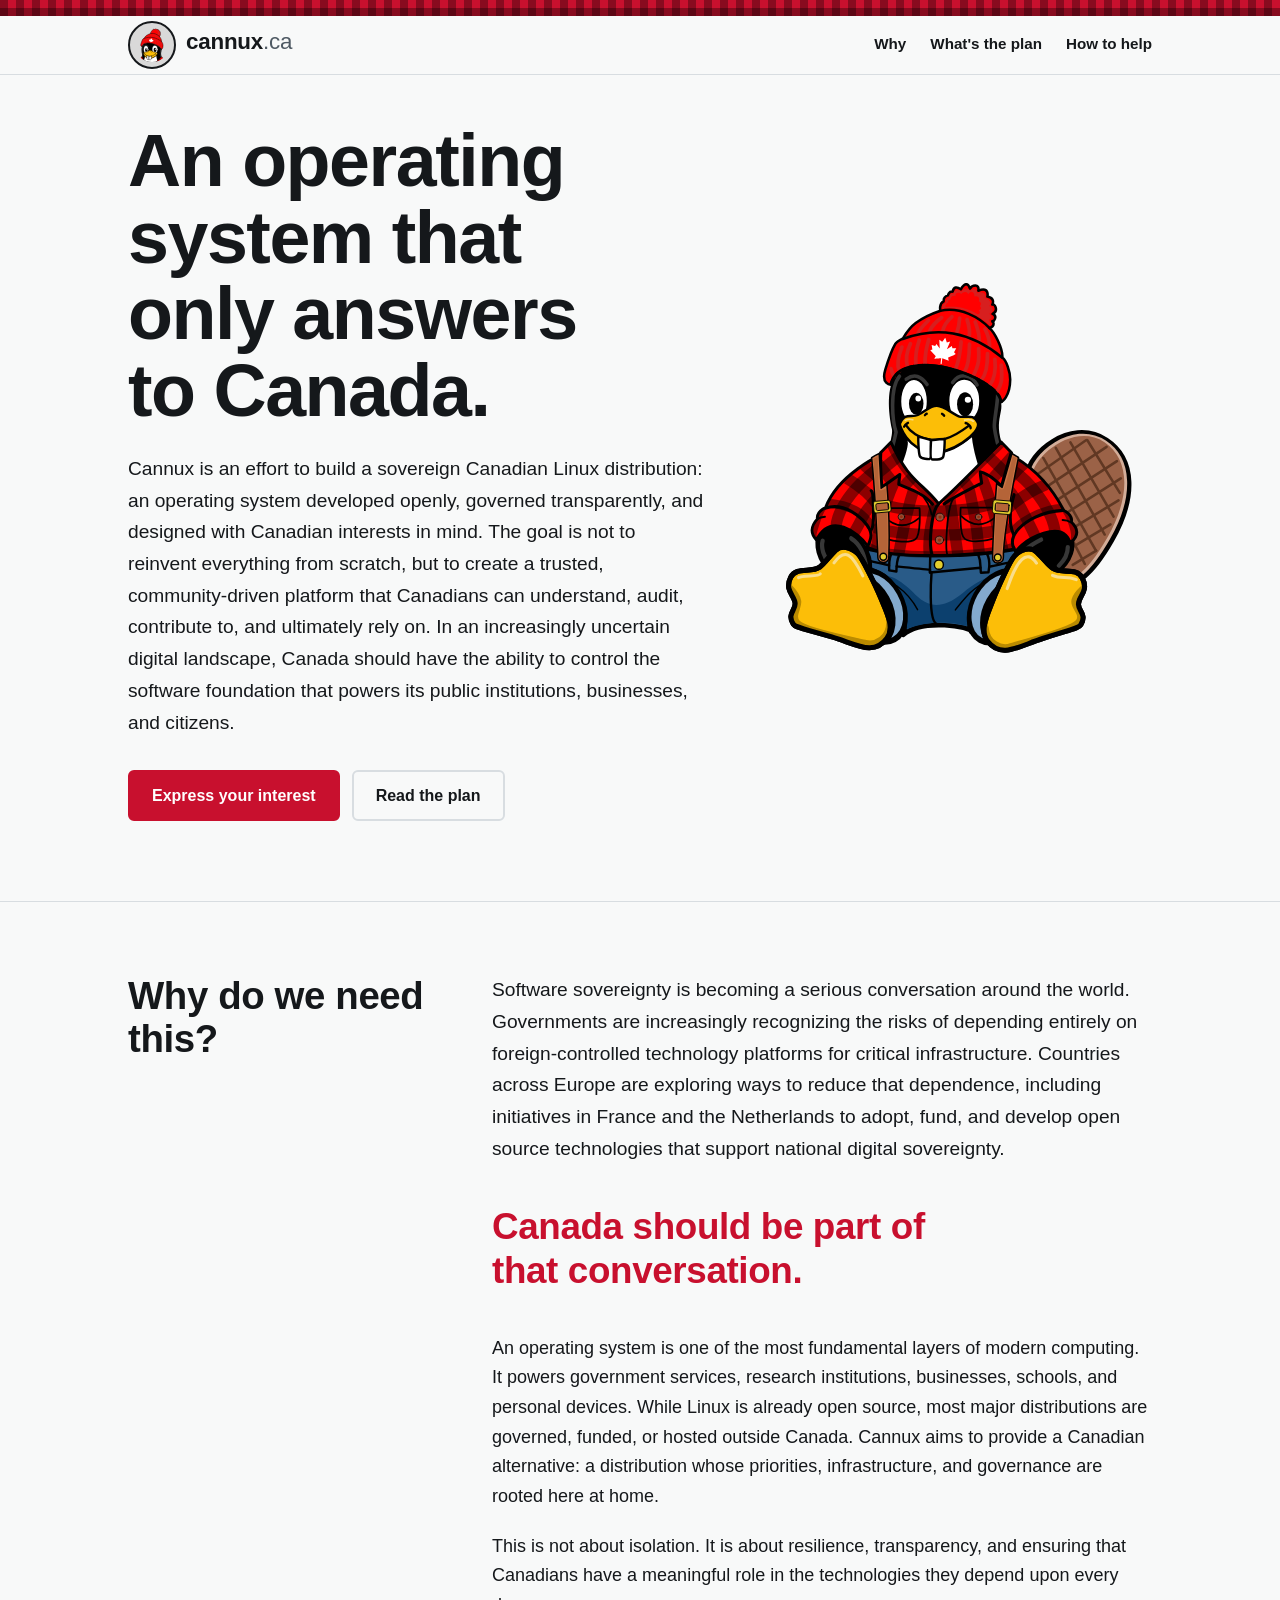
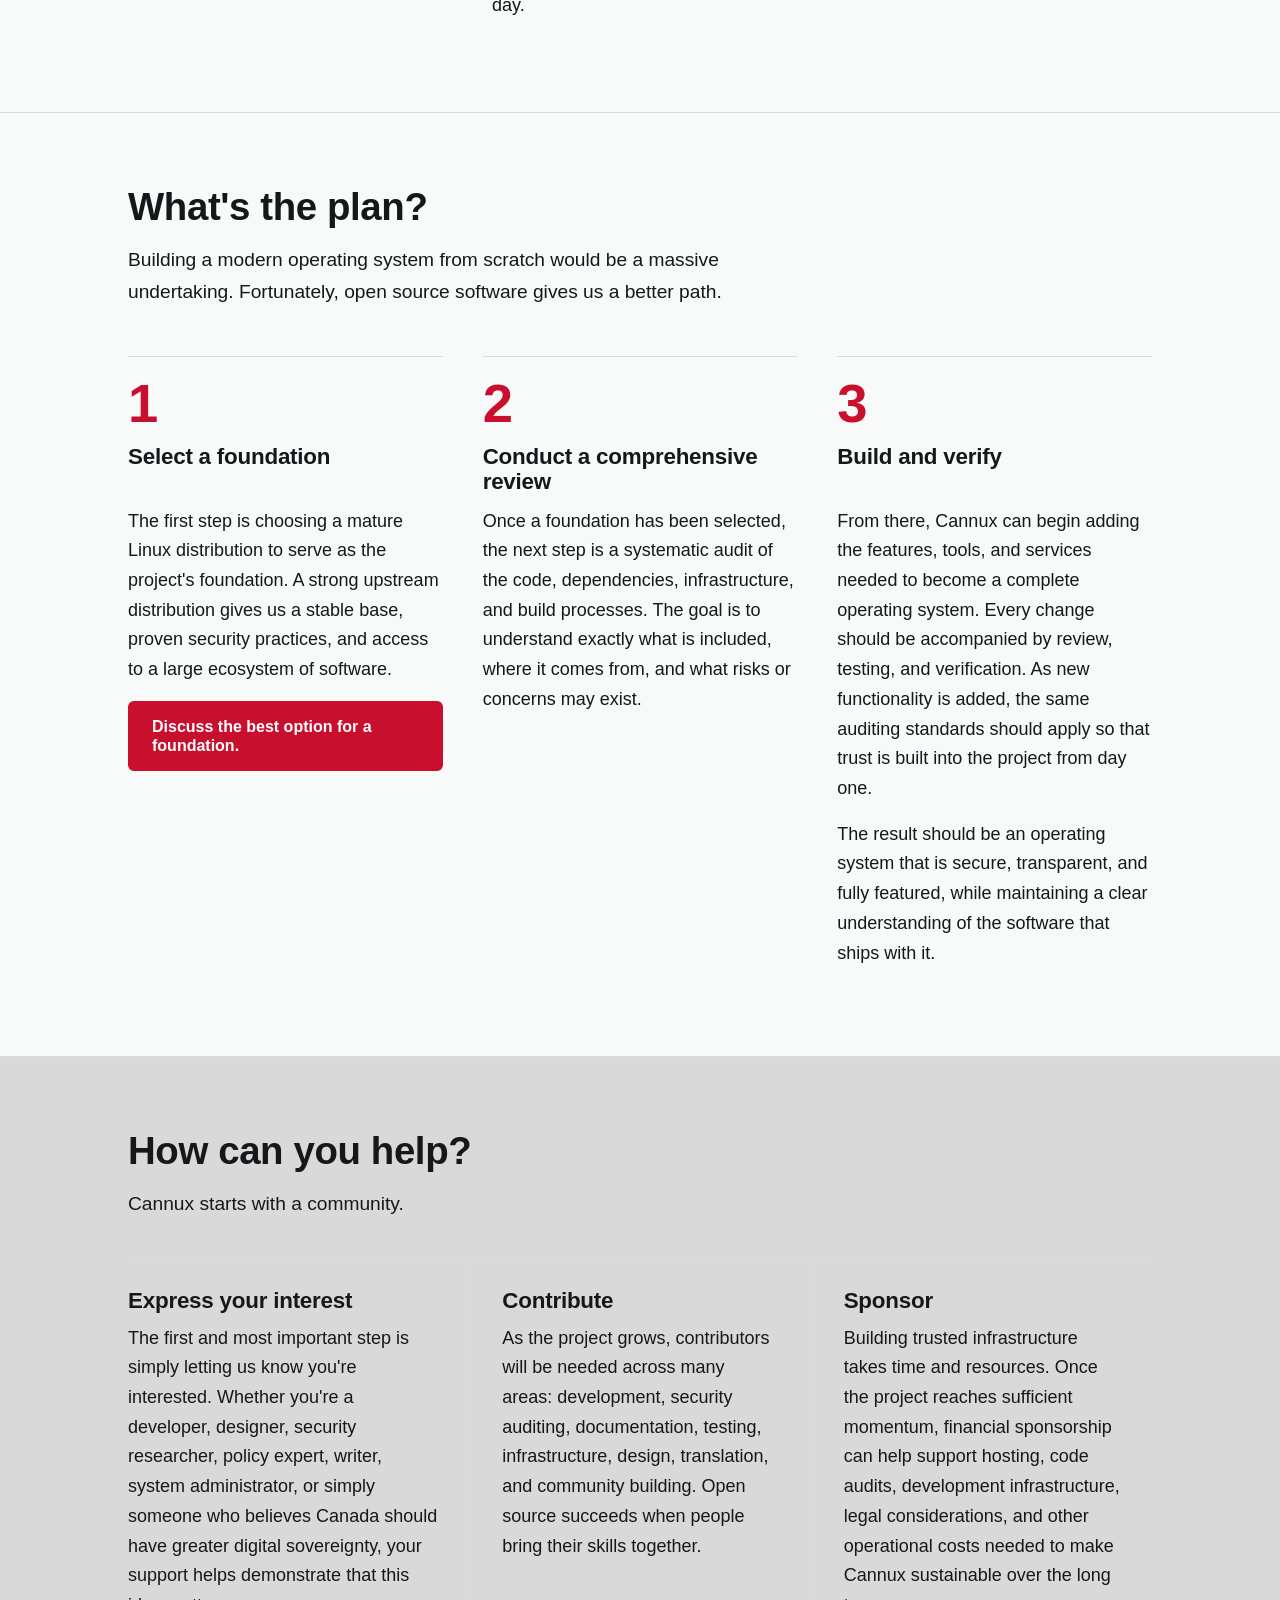
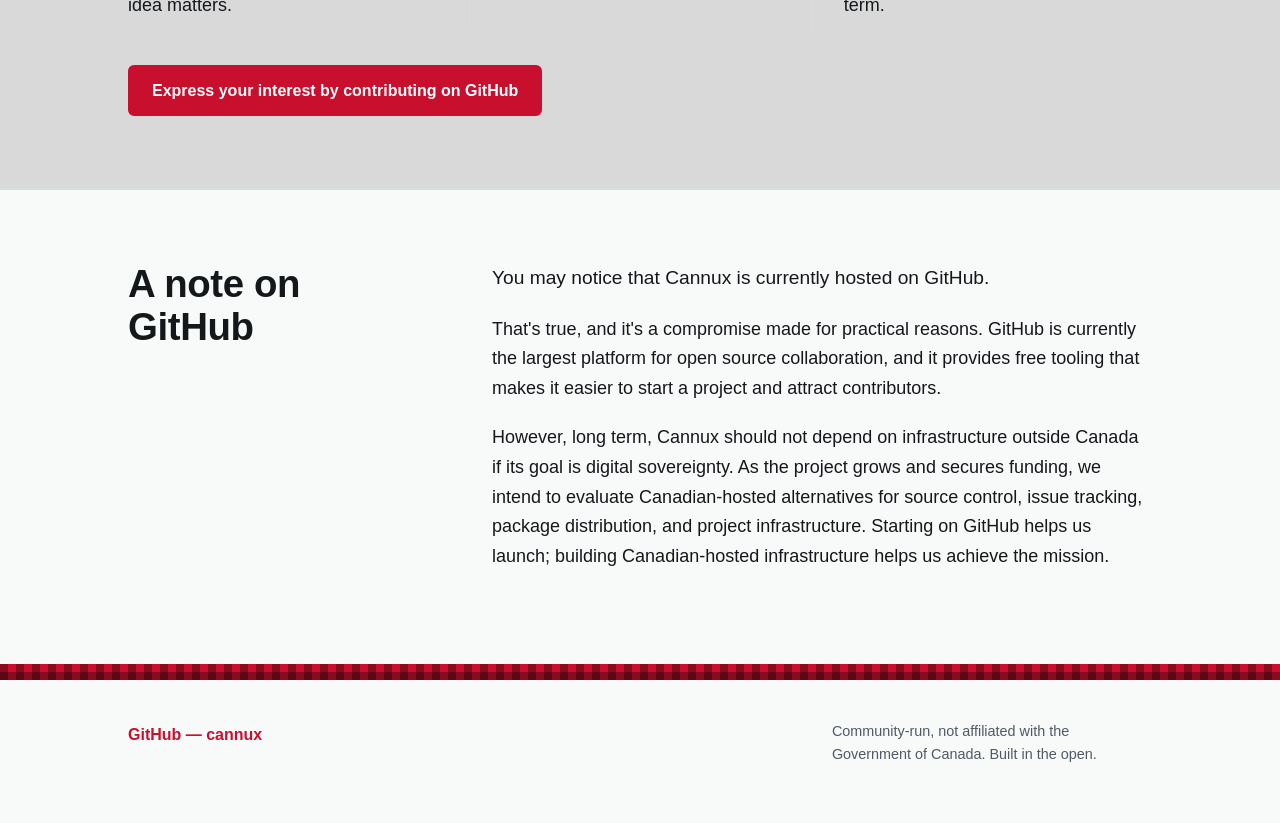
==== docs/index.html @ 97b5131e "small tweaks" ====
<!DOCTYPE html>
<html lang="en">

<head>
    <meta charset="UTF-8">
    <meta name="viewport" content="width=device-width, initial-scale=1, viewport-fit=cover">
    <title>Cannux — a sovereign Canadian Linux distribution</title>
    <meta name="description" content="Cannux is an effort to build a sovereign Canadian Linux distribution: an operating system developed openly, governed transparently, and designed with Canadian interests in mind.">
    <meta name="theme-color" content="#F8F9F9" media="(prefers-color-scheme: light)">
    <meta name="theme-color" content="#14171A" media="(prefers-color-scheme: dark)">

    <link rel="icon" href="images/favicon.svg" type="image/svg+xml">
    <link rel="apple-touch-icon" href="images/apple-touch-icon.png">

    <meta property="og:type" content="website">
    <meta property="og:title" content="Cannux — a sovereign Canadian Linux distribution">
    <meta property="og:description" content="An operating system that only answers to Canada.">
    <meta property="og:url" content="https://cannux.ca/">

    <link rel="stylesheet" href="css/site.css">
</head>

<body>
    <a class="skip" href="#top">Skip to content</a>
    <div class="plaid" aria-hidden="true"></div>

    <header class="top">
        <div class="wrap topbar">
            <a class="wordmark" href="#">
                <img src="images/favicon.svg" alt="" width="36" height="36">
                <span>cannux<span class="tld">.ca</span></span>
            </a>
            <nav aria-label="Primary">
                <a href="#why">Why</a>
                <a href="#what">What's the plan</a>
                <a href="#how">How to help</a>
            </nav>
        </div>
    </header>

    <main id="top">
        <div class="wrap hero">
            <div class="hero-copy">
                <h1>An operating system that only answers to Canada.</h1>
                <p class="lede">Cannux is an effort to build a sovereign Canadian Linux distribution: an operating system developed openly, governed transparently, and designed with Canadian interests in mind. The goal is not to reinvent everything from scratch, but to create a trusted, community-driven platform that Canadians can understand, audit, contribute to, and ultimately rely on. In an increasingly uncertain digital landscape, Canada should have the ability to control the software foundation that powers its public institutions, businesses, and citizens.</p>
                <div class="cta-row">
                    <a class="btn primary" href="https://github.com/torvos/cannux/">Express your interest</a>
                    <a class="btn ghost" href="#what">Read the plan</a>
                </div>
            </div>
            <div class="hero-art">
                <img src="images/Tuque.svg" class="hero-image" width="300" alt="A penguin with beaver features wearing a red toque, plaid shirt, suspenders and jeans">
            </div>
        </div>

<!-- <div class="term" aria-label="Terminal example">
<div class="bar"><span></span><span></span><span></span></div>
<pre class="mono"><span class="comment"># get the source and build tree</span>
<span class="prompt">$</span> git clone https://github.com/torvos/cannux/
</div> -->

        <section id="why" class="band">
            <div class="wrap split">
                <h2>Why do we need this?</h2>
                <div class="prose">
                    <p class="intro">Software sovereignty is becoming a serious conversation around the world. Governments are increasingly recognizing the risks of depending entirely on foreign-controlled technology platforms for critical infrastructure. Countries across Europe are exploring ways to reduce that dependence, including initiatives in France and the Netherlands to adopt, fund, and develop open source technologies that support national digital sovereignty.</p>
                    <p class="pull">Canada should be part of that conversation.</p>
                    <p>An operating system is one of the most fundamental layers of modern computing. It powers government services, research institutions, businesses, schools, and personal devices. While Linux is already open source, most major distributions are governed, funded, or hosted outside Canada. Cannux aims to provide a Canadian alternative: a distribution whose priorities, infrastructure, and governance are rooted here at home.</p>
                    <p>This is not about isolation. It is about resilience, transparency, and ensuring that Canadians have a meaningful role in the technologies they depend upon every day.</p>
                </div>
            </div>
        </section>

        <section id="what" class="band">
            <div class="wrap">
                <h2>What's the plan?</h2>
                <p class="section-intro">Building a modern operating system from scratch would be a massive undertaking. Fortunately, open source software gives us a better path.</p>
                <ol class="pillars">
                    <li class="pillar">
                        <h3>Select a foundation</h3>
                        <p>The first step is choosing a mature Linux distribution to serve as the project's foundation. A strong upstream distribution gives us a stable base, proven security practices, and access to a large ecosystem of software.</p>
                        <p><a class="btn primary" href="https://github.com/torvos/cannux/discussions/1">Discuss the best option for a foundation.</a></p>
                    </li>
                    <li class="pillar">
                        <h3>Conduct a comprehensive review</h3>
                        <p>Once a foundation has been selected, the next step is a systematic audit of the code, dependencies, infrastructure, and build processes. The goal is to understand exactly what is included, where it comes from, and what risks or concerns may exist.</p>
                    </li>
                    <li class="pillar">
                        <h3>Build and verify</h3>
                        <p>From there, Cannux can begin adding the features, tools, and services needed to become a complete operating system. Every change should be accompanied by review, testing, and verification. As new functionality is added, the same auditing standards should apply so that trust is built into the project from day one.</p>
                        <p>The result should be an operating system that is secure, transparent, and fully featured, while maintaining a clear understanding of the software that ships with it.</p>
                    </li>
                </ol>
            </div>
        </section>

        <section id="how" class="band tint">
            <div class="wrap">
                <h2>How can you help?</h2>
                <p class="section-intro">Cannux starts with a community.</p>
                <div class="ways">
                    <article class="way">
                        <h3>Express your interest</h3>
                        <p>The first and most important step is simply letting us know you're interested. Whether you're a developer, designer, security researcher, policy expert, writer, system administrator, or simply someone who believes Canada should have greater digital sovereignty, your support helps demonstrate that this idea matters.</p>
                    </article>
                    <article class="way">
                        <h3>Contribute</h3>
                        <p>As the project grows, contributors will be needed across many areas: development, security auditing, documentation, testing, infrastructure, design, translation, and community building. Open source succeeds when people bring their skills together.</p>
                    </article>
                    <article class="way">
                        <h3>Sponsor</h3>
                        <p>Building trusted infrastructure takes time and resources. Once the project reaches sufficient momentum, financial sponsorship can help support hosting, code audits, development infrastructure, legal considerations, and other operational costs needed to make Cannux sustainable over the long term.</p>
                    </article>
                </div>
                <div class="cta-row">
                    <a class="btn primary" href="https://github.com/torvos/cannux/">Express your interest by contributing on GitHub</a>
                </div>
            </div>
        </section>

        <section id="github" class="band">
            <div class="wrap split">
                <h2>A note on GitHub</h2>
                <div class="prose">
                    <p class="intro">You may notice that Cannux is currently hosted on GitHub.</p>
                    <p>That's true, and it's a compromise made for practical reasons. GitHub is currently the largest platform for open source collaboration, and it provides free tooling that makes it easier to start a project and attract contributors.</p>
                    <p>However, long term, Cannux should not depend on infrastructure outside Canada if its goal is digital sovereignty. As the project grows and secures funding, we intend to evaluate Canadian-hosted alternatives for source control, issue tracking, package distribution, and project infrastructure. Starting on GitHub helps us launch; building Canadian-hosted infrastructure helps us achieve the mission.</p>
                </div>
            </div>
        </section>
    </main>

    <footer>
        <div class="plaid" aria-hidden="true"></div>
        <div class="wrap row">
            <div class="links">
                <a href="https://github.com/torvos/cannux/">GitHub — cannux</a>
            </div>
            <p class="note">Community-run, not affiliated with the Government of Canada. Built in the open.</p>            
        </div>
    </footer>

</body>

</html>
---- docs/css/site.css ----
:root {
  --paper: #F8F9F9;
  --ink: #15181B;
  --muted: #4F5A64;
  --accent: #C8102E;
  --link-hover: #9C0B22;
  --btn: #C8102E;
  --btn-hover: #9C0B22;
  --hairline: #D8DDE1;
  --tint: #d9d9d9;
  --sans: 'Segoe UI', sans-serif;
  --header-h: 86px;
  box-sizing: border-box;
  padding-top: env(safe-area-inset-top, 0px);
  padding-bottom: env(safe-area-inset-bottom, 0px);
}

*,
*::before,
*::after {
  box-sizing: inherit;
}

html {
  scroll-padding-top: calc(var(--header-h) + env(safe-area-inset-top, 0px));
}

@media (prefers-reduced-motion: no-preference) {
  html {
    scroll-behavior: smooth;
  }
}

@media (prefers-color-scheme: dark) {
  :root:not([data-theme="light"]) {
    --paper: #14171A;
    --ink: #ECEDEF;
    --muted: #A3ACB5;
    --accent: #FF6F7D;
    --link-hover: #FFA0A9;
    --btn: #C8102E;
    --btn-hover: #E0233F;
    --hairline: #2A2F35;
    --tint: #1B1F23;
  }
}

:root[data-theme="dark"] {
  --paper: #14171A;
  --ink: #ECEDEF;
  --muted: #A3ACB5;
  --accent: #FF6F7D;
  --link-hover: #FFA0A9;
  --btn: #C8102E;
  --btn-hover: #E0233F;
  --hairline: #2A2F35;
  --tint: #1B1F23;
}

body {
  margin: 0;
  background: var(--paper);
  color: var(--ink);
  font-family: var(--sans);
  font-size: 1.125rem;
  line-height: 1.65;
  -webkit-font-smoothing: antialiased;
  text-rendering: optimizeLegibility;
}

h1,
h2,
h3 {
  line-height: 1.1;
  letter-spacing: -0.01em;
  margin: 0;
}

a {
  color: var(--accent);
  text-underline-offset: 0.2em;
  text-decoration-thickness: 1px;
}

a:hover {
  color: var(--link-hover);
}

:focus-visible {
  outline: 3px solid var(--accent);
  outline-offset: 3px;
  border-radius: 2px;
}

.skip {
  position: absolute;
  left: 16px;
  top: -60px;
  background: var(--ink);
  color: var(--paper);
  padding: 10px 16px;
  border-radius: 4px;
  z-index: 30;
  text-decoration: none;
}

.skip:focus {
  top: 12px;
  color: var(--paper);
}

.wrap {
  max-width: 1080px;
  margin: 0 auto;
  padding-left: 28px;
  padding-right: 28px;
}

/* buffalo plaid strip */
.plaid {
  height: 16px;
  background-color: #C8102E;
  background-image:
    linear-gradient(90deg, rgba(0, 0, 0, 0.32) 50%, transparent 50%),
    linear-gradient(0deg, rgba(0, 0, 0, 0.32) 50%, transparent 50%);
  background-size: 16px 16px;
}

/* header */
header.top {
  position: sticky;
  top: env(safe-area-inset-top, 0px);
  z-index: 20;
  background: var(--paper);
  border-bottom: 1px solid var(--hairline);
}

@supports ((backdrop-filter: blur(1px)) or (-webkit-backdrop-filter: blur(1px))) {
  header.top {
    background: color-mix(in srgb, var(--paper) 94%, transparent);
    -webkit-backdrop-filter: blur(10px);
    backdrop-filter: blur(10px);
  }
}

.topbar {
  display: flex;
  align-items: center;
  justify-content: space-between;
  gap: 16px;
  padding-top: 5px;
  padding-bottom: 5px;
}

.wordmark {
  display: flex;
  align-items: center;
  gap: 10px;
  color: var(--ink);
  text-decoration: none;
  font-weight: 750;
  font-size: 1.4rem;
  letter-spacing: -0.01em;
}

.wordmark:hover {
  color: var(--ink);
}

.wordmark img {
  display: block;
  width: 48px;
  height: 48px;
  padding: 5px;
  border-radius: 50%;
  background: var(--tint);
  border: 2px solid var(--ink);
}

.wordmark > span { position: relative; top: -0.11em; }

.wordmark .tld {
  color: var(--muted);
  font-weight: 500;
}

.topbar nav {
  display: flex;
  flex-wrap: wrap;
  gap: 4px 24px;
}

.topbar nav a {
  color: var(--ink);
  text-decoration: none;
  font-size: 0.95rem;
  font-weight: 600;
  white-space: nowrap;
  padding: 6px 0;
  border-bottom: 2px solid transparent;
}

.topbar nav a:hover {
  border-bottom-color: var(--accent);
  color: var(--ink);
}

/* hero */
.hero {
  display: grid;
  grid-template-columns: minmax(0, 1.25fr) minmax(0, 0.75fr);
  gap: 48px;
  align-items: center;
  padding-top: 48px;
  padding-bottom: 80px;
}

.hero h1 {
  font-size: clamp(2.6rem, 1.2rem + 4.6vw, 4.6rem);
  line-height: 1.04;
  font-weight: 760;
  letter-spacing: -0.02em;
  max-width: 13ch;
}

.hero .lede {
  font-size: 1.2rem;
  max-width: 54ch;
  margin: 24px 0 0;
}

.hero-art {
  position: relative;
  isolation: isolate;
  justify-self: center;
  width: 100%;
  max-width: 380px;
}

.hero-image {
  display: block;
  width: 100%;
  height: auto;
}

@keyframes rise {
  from {
    opacity: 0;
    transform: translateY(12px);
  }

  to {
    opacity: 1;
    transform: translateY(0);
  }
}

@media (prefers-reduced-motion: reduce) {

  .hero h1,
  .hero .lede,
  .hero .cta-row,
  .hero-art {
    animation: none;
  }
}

/* buttons */
.cta-row {
  display: flex;
  flex-wrap: wrap;
  gap: 12px;
  margin-top: 32px;
}

.btn {
  font-family: var(--sans);
  font-weight: 600;
  font-size: 1rem;
  line-height: 1.2;
  text-decoration: none;
  padding: 14px 22px;
  border-radius: 6px;
  border: 2px solid var(--btn);
  display: inline-block;
}

.btn.primary {
  background: var(--btn);
  color: #fff;
}

.btn.primary:hover {
  background: var(--btn-hover);
  border-color: var(--btn-hover);
  color: #fff;
}

.btn.ghost {
  color: var(--ink);
  border-color: var(--hairline);
}

.btn.ghost:hover {
  border-color: var(--ink);
  color: var(--ink);
}

/* sections */
.band {
  padding: 72px 0;
  border-top: 1px solid var(--hairline);
}

.band h2 {
  font-size: clamp(1.75rem, 1.2rem + 1.6vw, 2.4rem);
  line-height: 1.12;
  font-weight: 720;
}

.section-intro {
  font-size: 1.2rem;
  max-width: 60ch;
  margin: 16px 0 0;
}

.split {
  display: grid;
  grid-template-columns: minmax(0, 300px) minmax(0, 1fr);
  gap: 24px 64px;
  align-items: start;
}

.split>h2 {
  position: sticky;
  top: calc(var(--header-h) + env(safe-area-inset-top, 0px) + 24px);
}

.prose {
  max-width: 66ch;
}

.prose p {
  margin: 0 0 1.1em;
}

.prose .intro {
  font-size: 1.2rem;
}

.prose .pull {
  font-weight: 650;
  font-size: clamp(1.7rem, 1.2rem + 1.6vw, 2.3rem);
  line-height: 1.2;
  letter-spacing: -0.01em;
  color: var(--accent);
  max-width: 22ch;
  margin: 1.1em 0;
}

/* plan */
.pillars {
  list-style: none;
  margin: 48px 0 0;
  padding: 0;
  display: grid;
  grid-template-columns: repeat(3, minmax(0, 1fr));
  gap: 40px;
  counter-reset: step;
}

.pillar {
  counter-increment: step;
  border-top: 1px solid var(--hairline);
  padding-top: 20px;
}

.pillar::before {
  content: counter(step);
  display: block;
  font-weight: 800;
  font-size: 3.4rem;
  line-height: 1;
  color: var(--accent);
  margin-bottom: 14px;
}

.pillar h3 {
  font-size: 1.4rem;
  font-weight: 700;
  margin-bottom: 10px;
}

.pillar p {
  margin: 0 0 0.9em;
}

/* how to help */
.tint {
  background: var(--tint);
  border-bottom: 1px solid var(--hairline);
}

.ways {
  display: grid;
  grid-template-columns: repeat(3, minmax(0, 1fr));
  margin-top: 40px;
  border-top: 1px solid var(--hairline);
}

.way {
  padding: 28px 32px 8px 0;
}

.way+.way {
  padding-left: 32px;
  border-left: 1px solid var(--hairline);
}

.way h3 {
  font-size: 1.4rem;
  font-weight: 700;
  margin-bottom: 10px;
}

.way p {
  margin: 0;
}

.tint .cta-row {
  margin-top: 36px;
}

/* footer */
footer {
  padding-bottom: 56px;
}

footer .plaid {
  margin-bottom: 40px;
}

footer .row {
  display: flex;
  flex-wrap: wrap;
  justify-content: space-between;
  gap: 20px;
  align-items: flex-start;
}

footer .links a {
  font-size: 1rem;
  font-weight: 600;
  text-decoration: none;
}

footer .links a:hover {
  text-decoration: underline;
}

footer .note {
  font-size: 0.9rem;
  color: var(--muted);
  max-width: 40ch;
  margin: 0;
}

/* terminal block (unused while commented out in index.html) */
.term {
  background: var(--ink);
  color: var(--paper);
  border-radius: 6px;
  overflow: hidden;
  max-width: 620px;
}

.term .bar {
  display: flex;
  gap: 7px;
  padding: 11px 14px;
  background: rgba(255, 255, 255, 0.06);
}

.term .bar span {
  width: 10px;
  height: 10px;
  border-radius: 50%;
  background: rgba(241, 240, 234, 0.25);
}

.term pre {
  margin: 0;
  padding: 20px 22px 24px;
  font-family: ui-monospace, SFMono-Regular, Menlo, Consolas, monospace;
  font-size: 0.85rem;
  line-height: 1.75;
  white-space: pre-wrap;
  word-break: break-word;
}

.term .prompt {
  color: #8FB89F;
}

.term .comment {
  color: rgba(241, 240, 234, 0.45);
}

/* responsive */
@media (min-width: 901px) {
  .pillar h3 {
    min-height: 2.3em;
  }
}

@media (max-width: 900px) {
  .split {
    grid-template-columns: 1fr;
  }

  .split>h2 {
    position: static;
  }

  .pillars {
    grid-template-columns: 1fr;
    gap: 32px;
  }

  .ways {
    grid-template-columns: 1fr;
  }

  .way,
  .way+.way {
    padding: 24px 0;
    border-left: 0;
    border-top: 1px solid var(--hairline);
  }

  .way:first-child {
    border-top: 0;
  }
}

@media (max-width: 820px) {
  .hero {
    grid-template-columns: 1fr;
    gap: 28px;
    padding-top: 28px;
    padding-bottom: 56px;
  }

  .hero-art {
    order: -1;
    max-width: 260px;
  }
}

@media (max-width: 600px) {
  body {
    font-size: 1.0625rem;
  }

  .wrap {
    padding-left: 20px;
    padding-right: 20px;
  }

  .band {
    padding: 56px 0;
  }

  :root {
    --header-h: 92px;
  }

  .topbar {
    flex-direction: column;
    align-items: flex-start;
    gap: 0;
    padding-top: 8px;
    padding-bottom: 6px;
  }

  .wordmark img {
    width: 40px;
    height: 40px;
  }

  .topbar nav {
    gap: 2px 18px;
  }

  .topbar nav a {
    padding: 3px 0;
  }

  footer .row {
    flex-direction: column;
  }
}
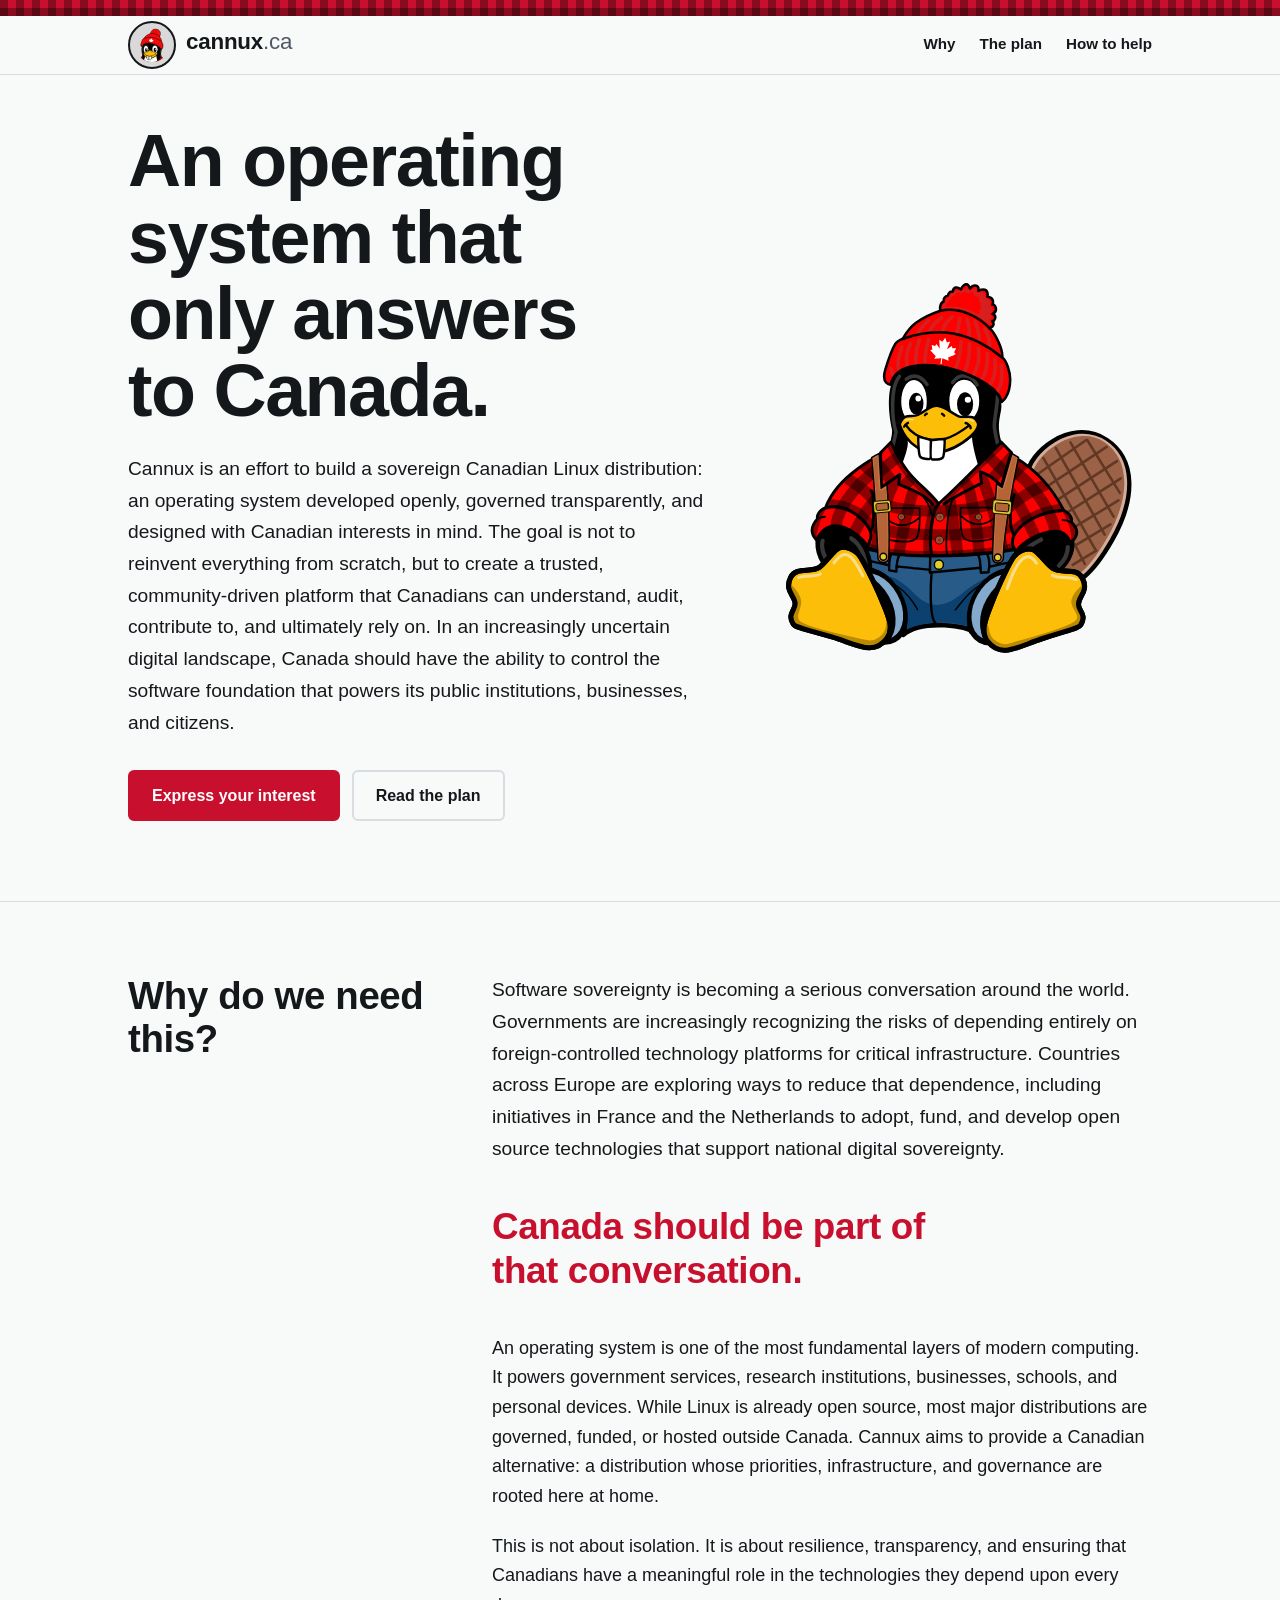
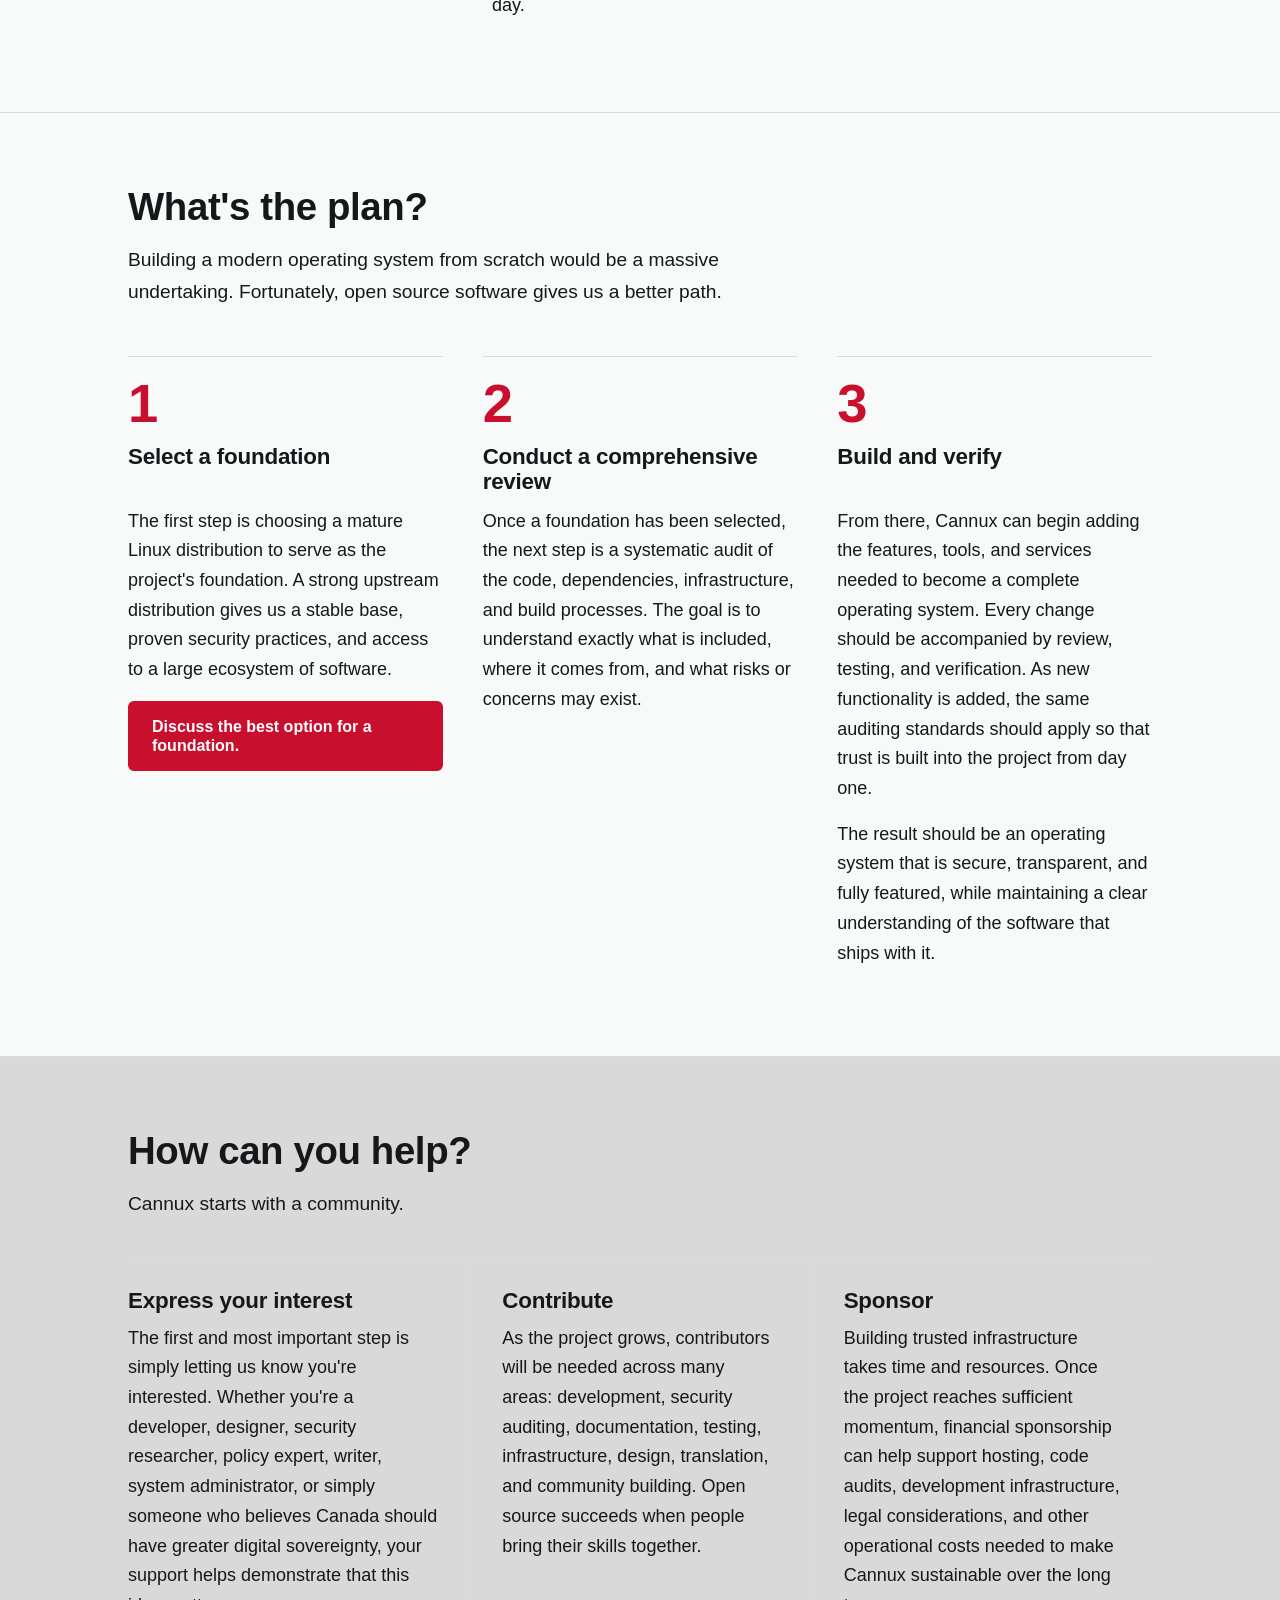
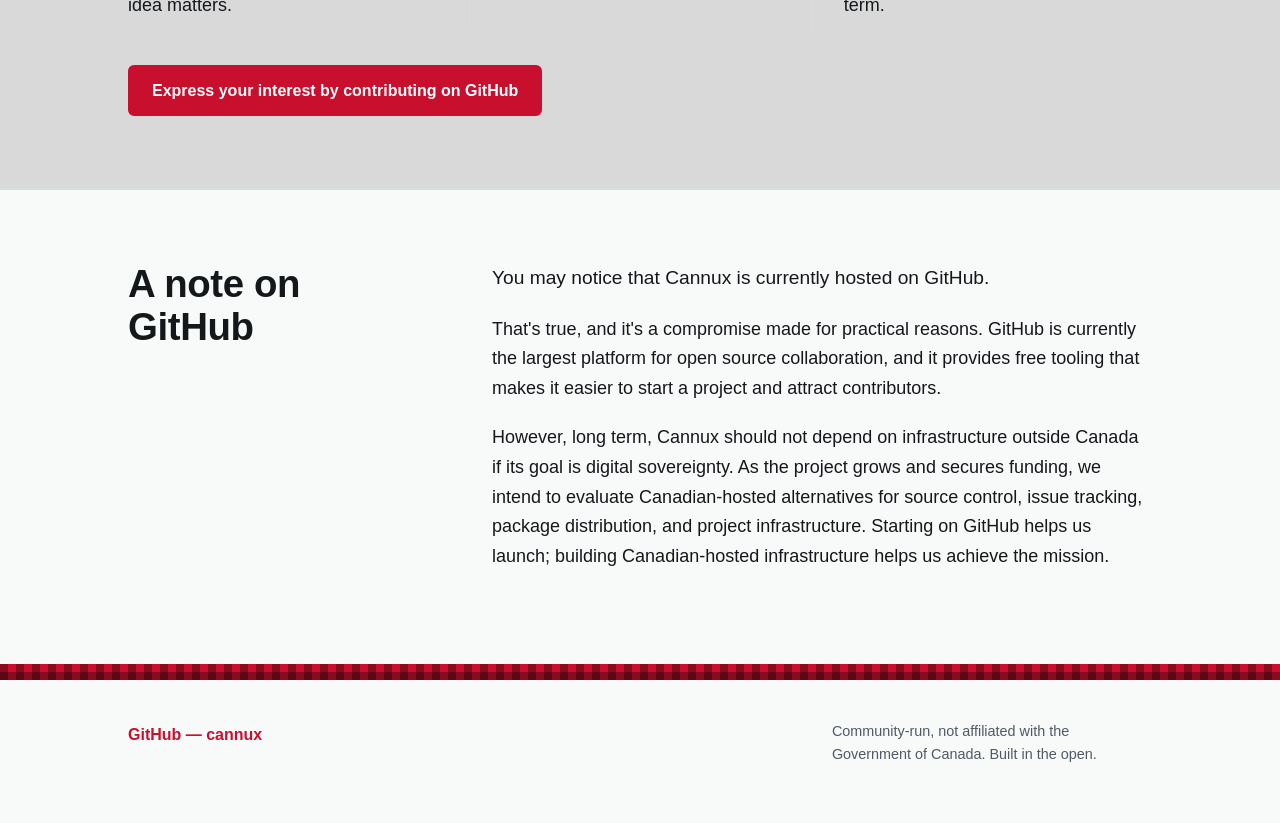
==== commit 46876b96: "mobile tweek" ====
--- a/docs/index.html
+++ b/docs/index.html
@@ -32,7 +32,7 @@
             </a>
             <nav aria-label="Primary">
                 <a href="#why">Why</a>
-                <a href="#what">What's the plan</a>
+                <a href="#what">The plan</a>
                 <a href="#how">How to help</a>
             </nav>
         </div>
--- a/docs/css/site.css
+++ b/docs/css/site.css
@@ -576,19 +576,6 @@
     --header-h: 92px;
   }
 
-  .topbar {
-    flex-direction: column;
-    align-items: flex-start;
-    gap: 0;
-    padding-top: 8px;
-    padding-bottom: 6px;
-  }
-
-  .wordmark img {
-    width: 40px;
-    height: 40px;
-  }
-
   .topbar nav {
     gap: 2px 18px;
   }
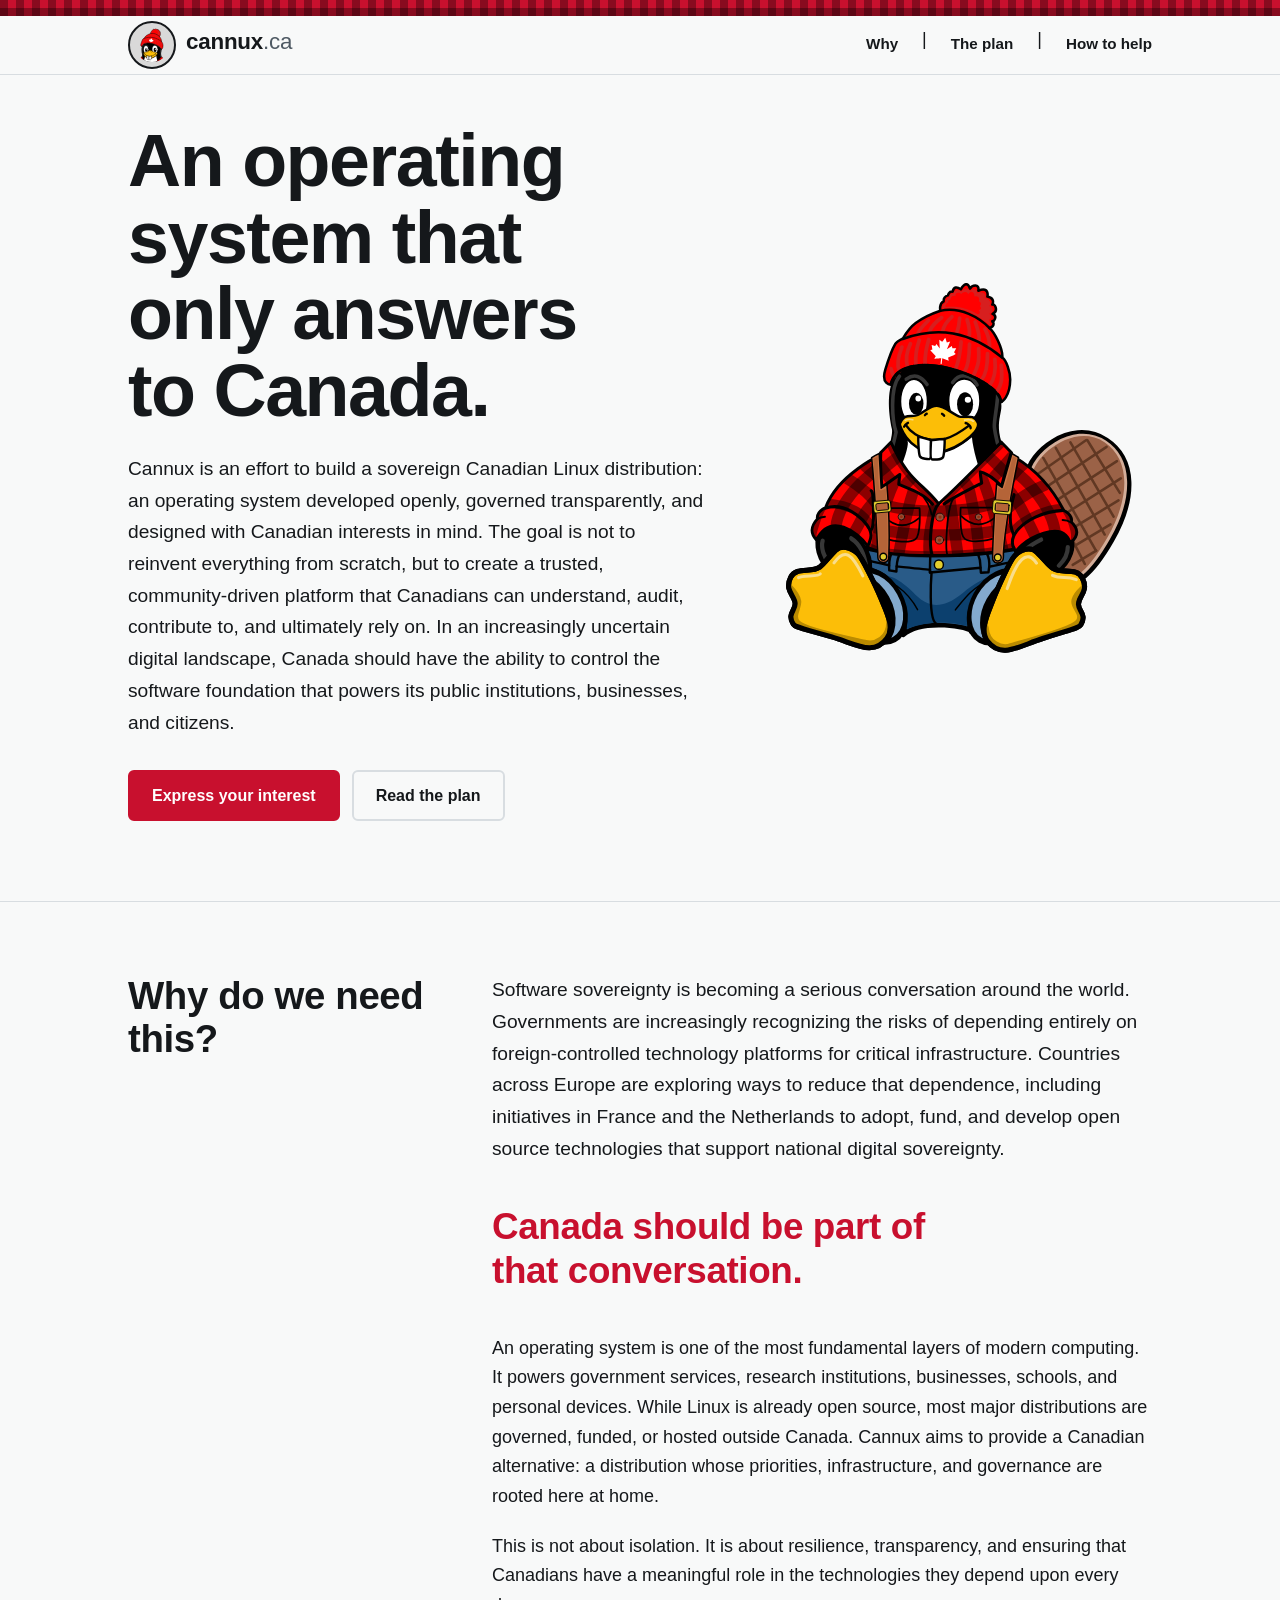
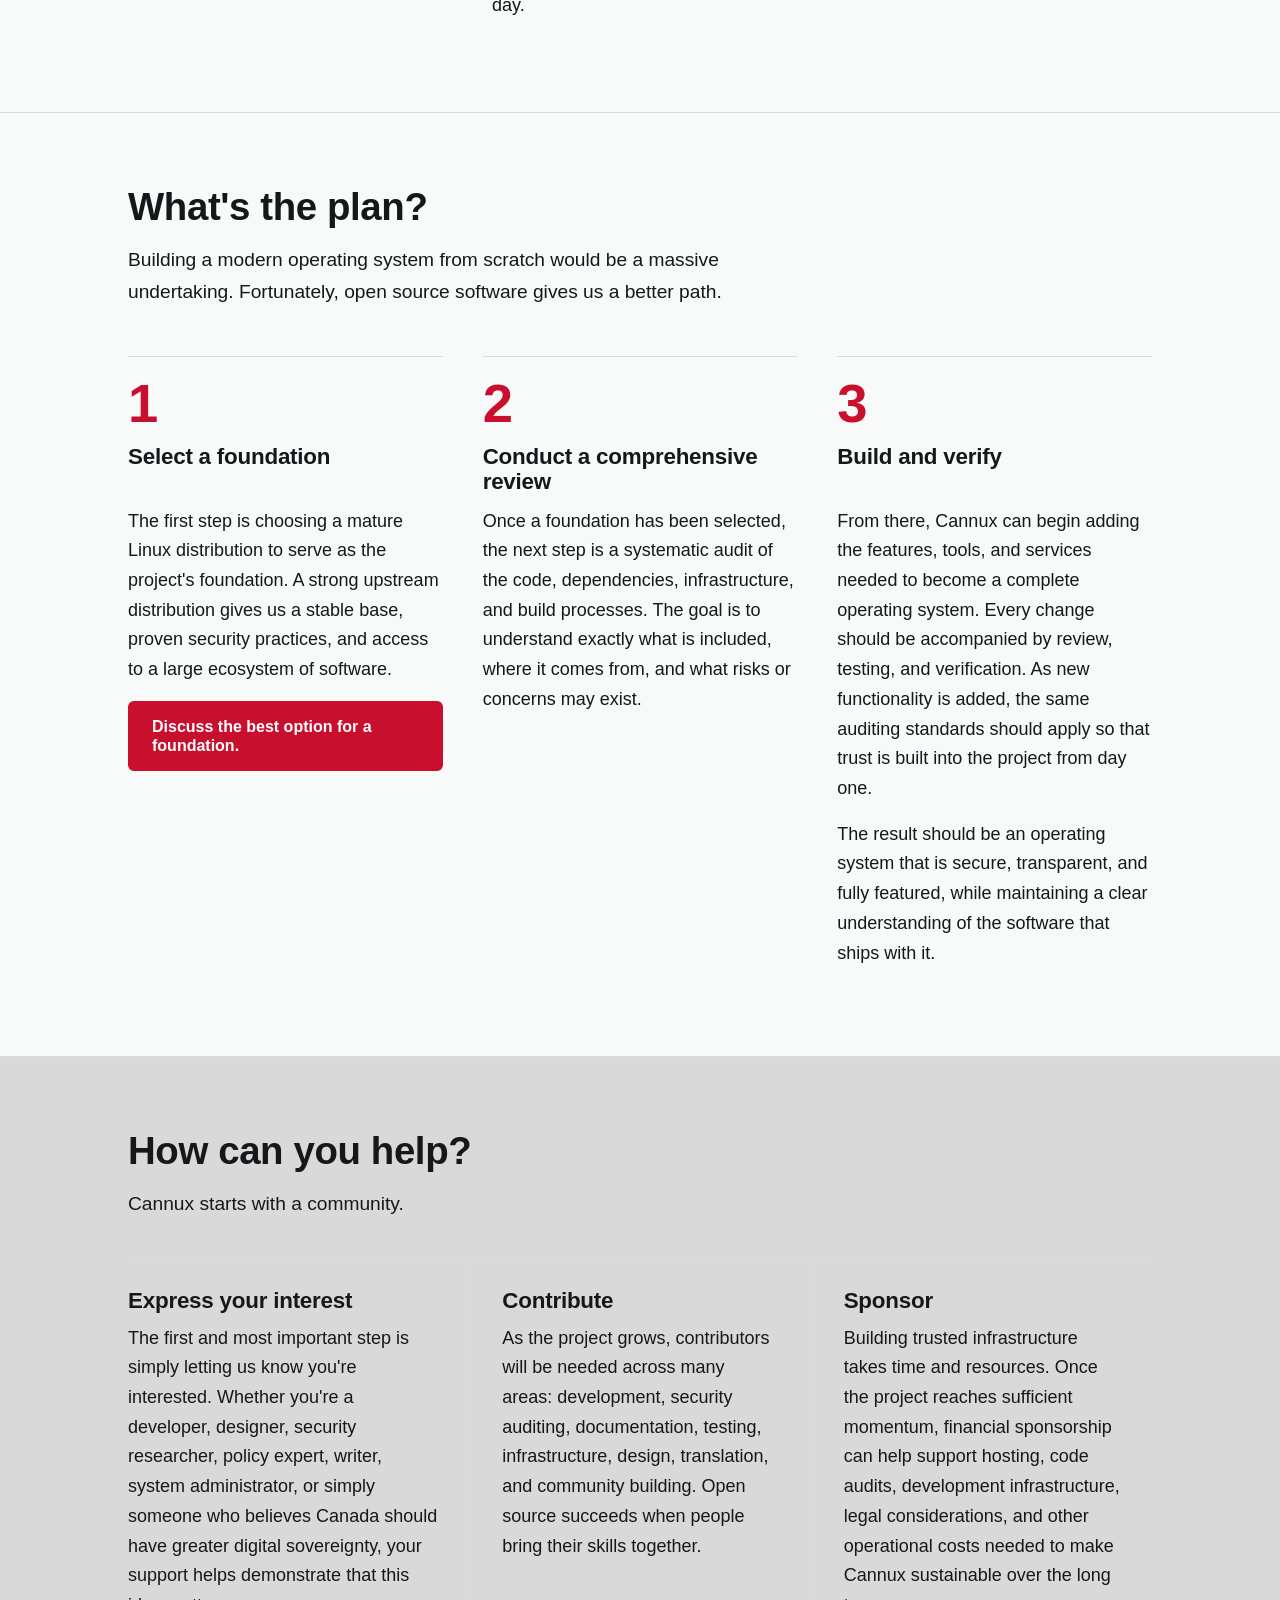
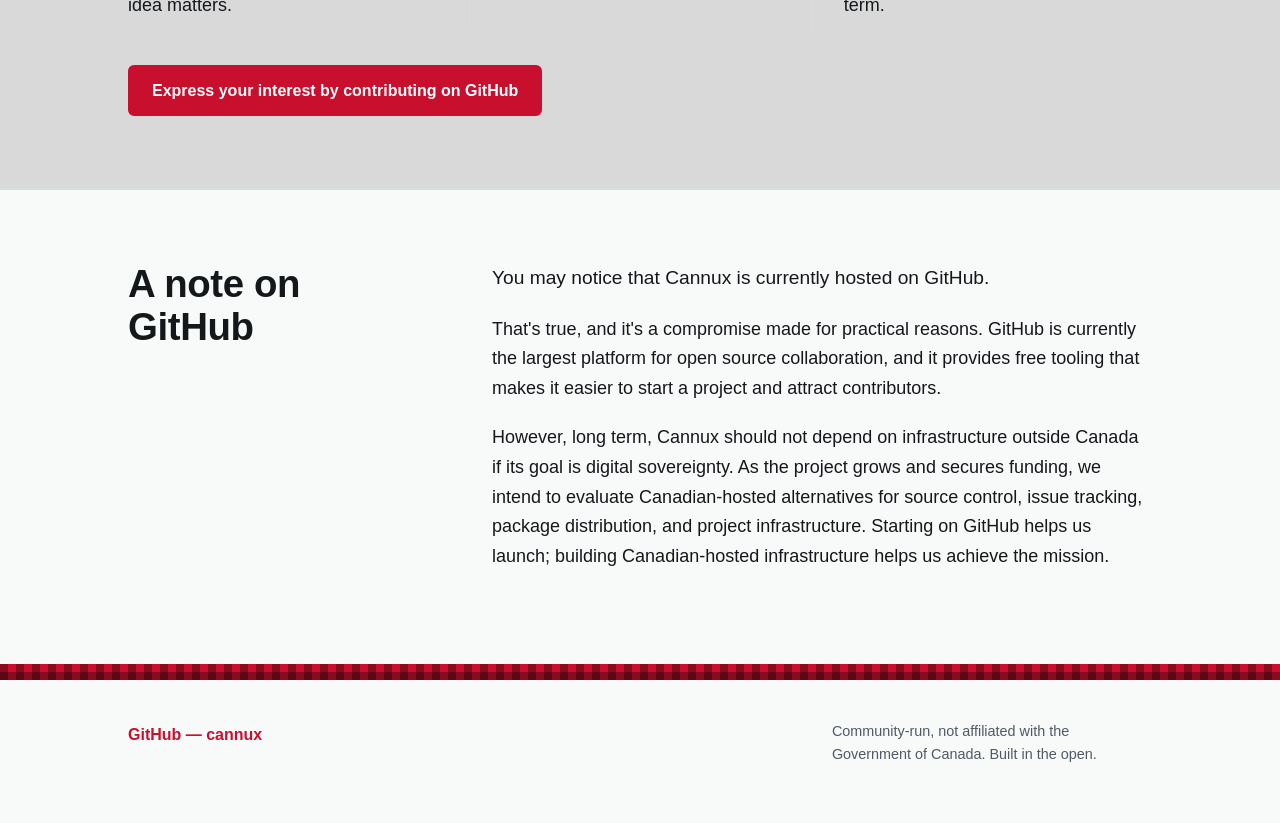
==== commit bdd2106e: "add | between menu items" ====
--- a/docs/index.html
+++ b/docs/index.html
@@ -31,8 +31,8 @@
                 <span>cannux<span class="tld">.ca</span></span>
             </a>
             <nav aria-label="Primary">
-                <a href="#why">Why</a>
-                <a href="#what">The plan</a>
+                <a href="#why">Why</a>|
+                <a href="#what">The plan</a>|
                 <a href="#how">How to help</a>
             </nav>
         </div>
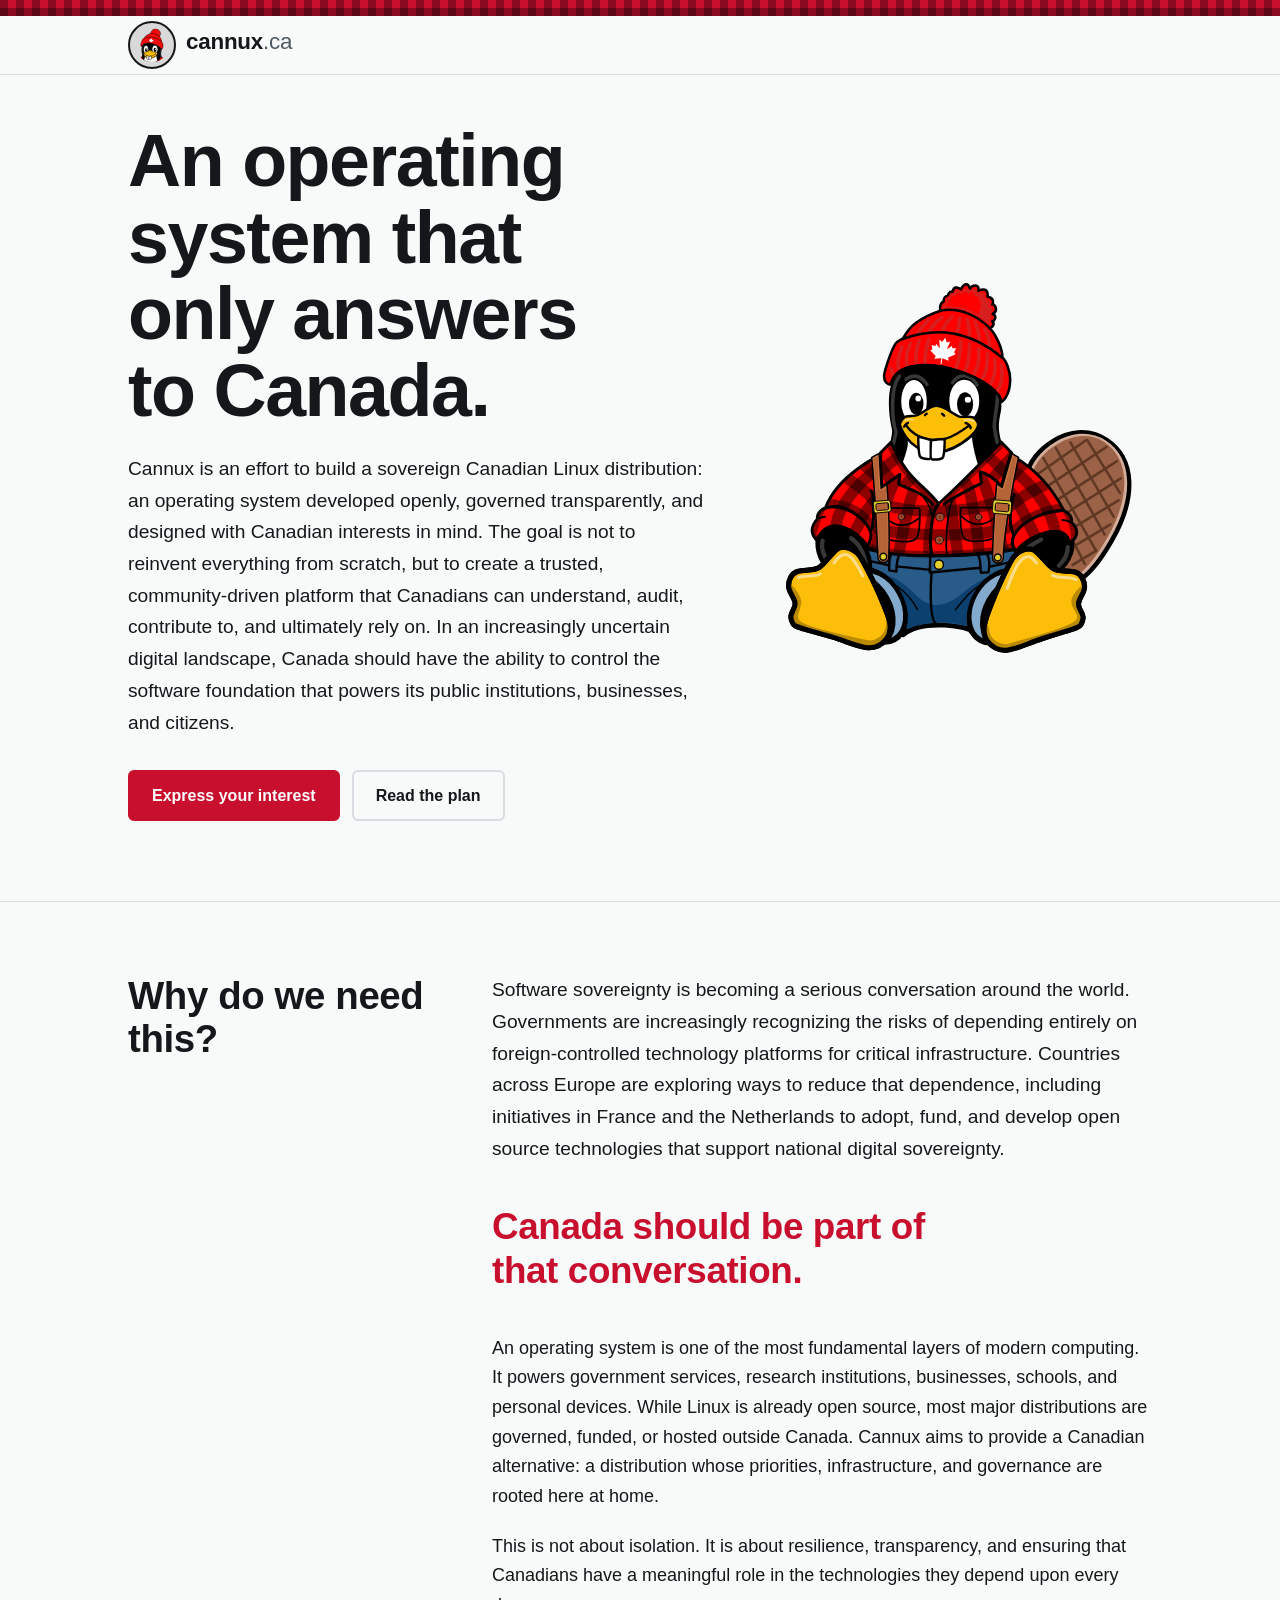
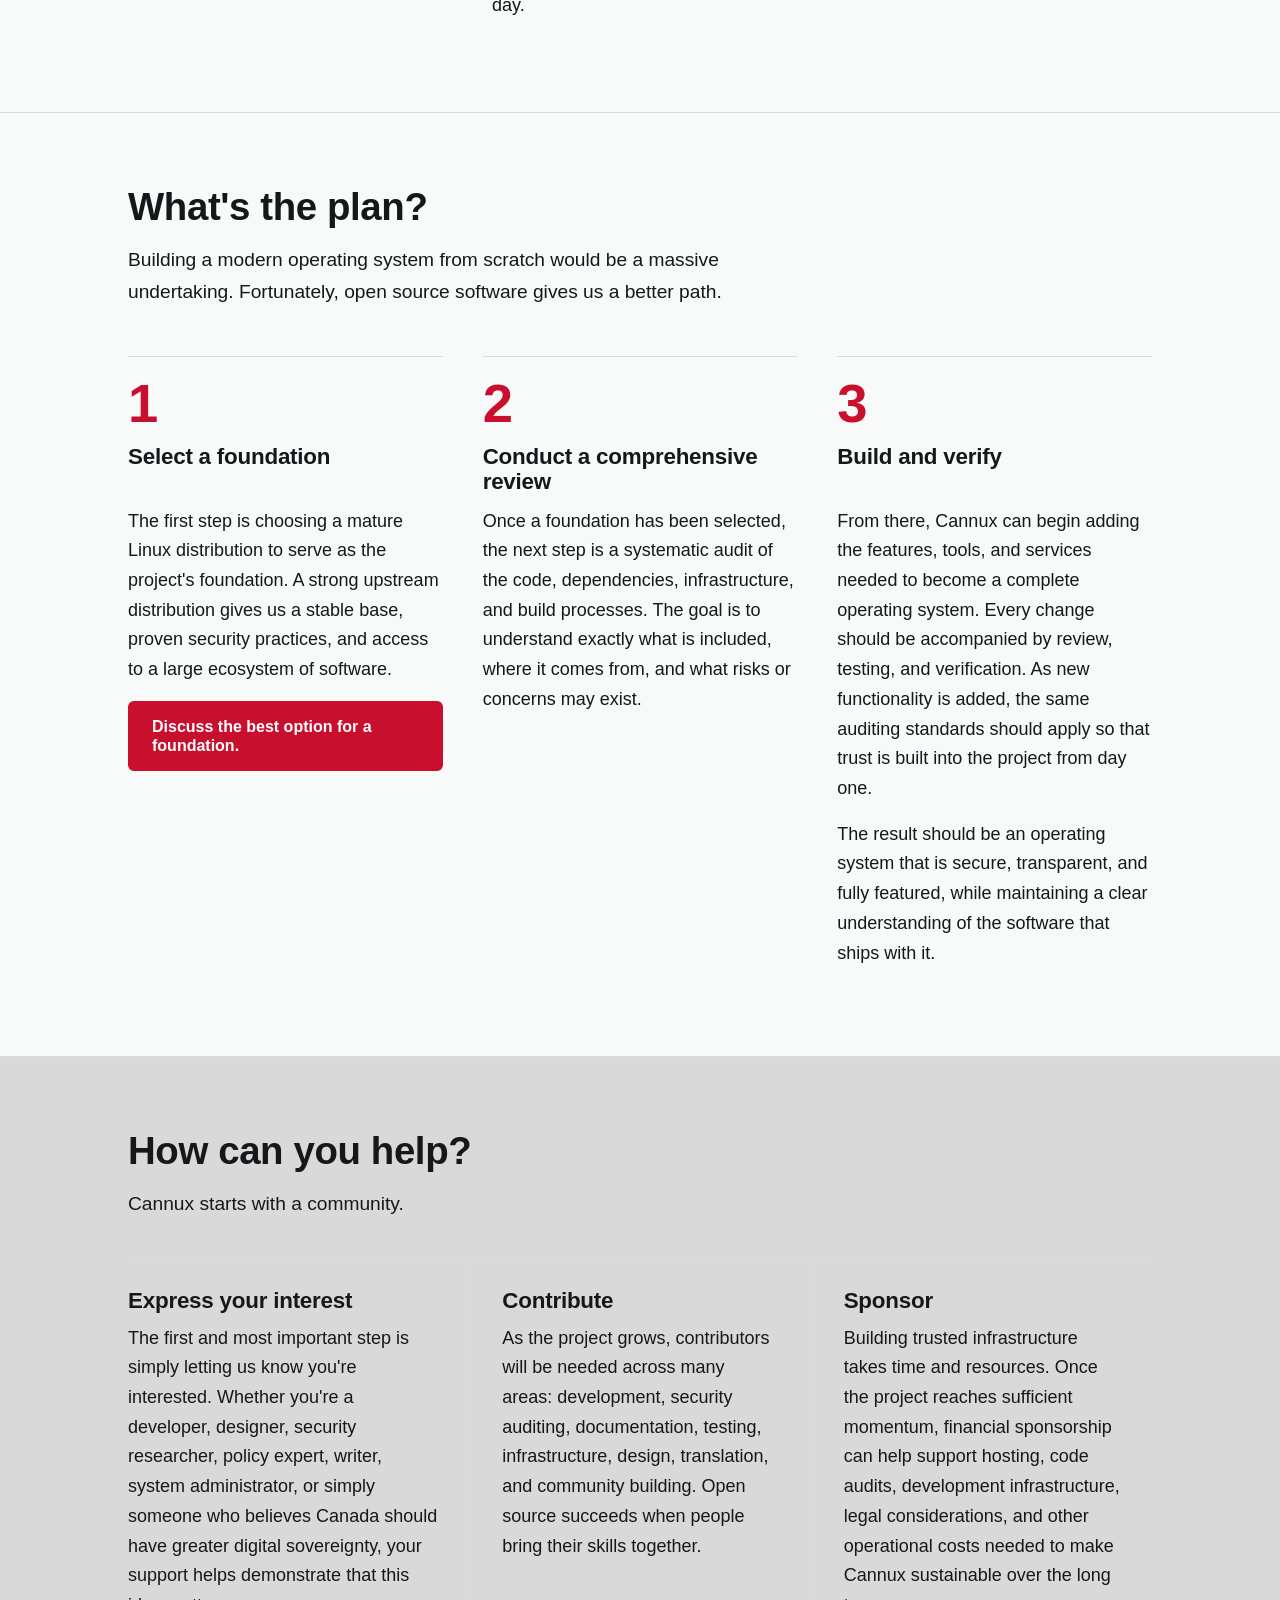
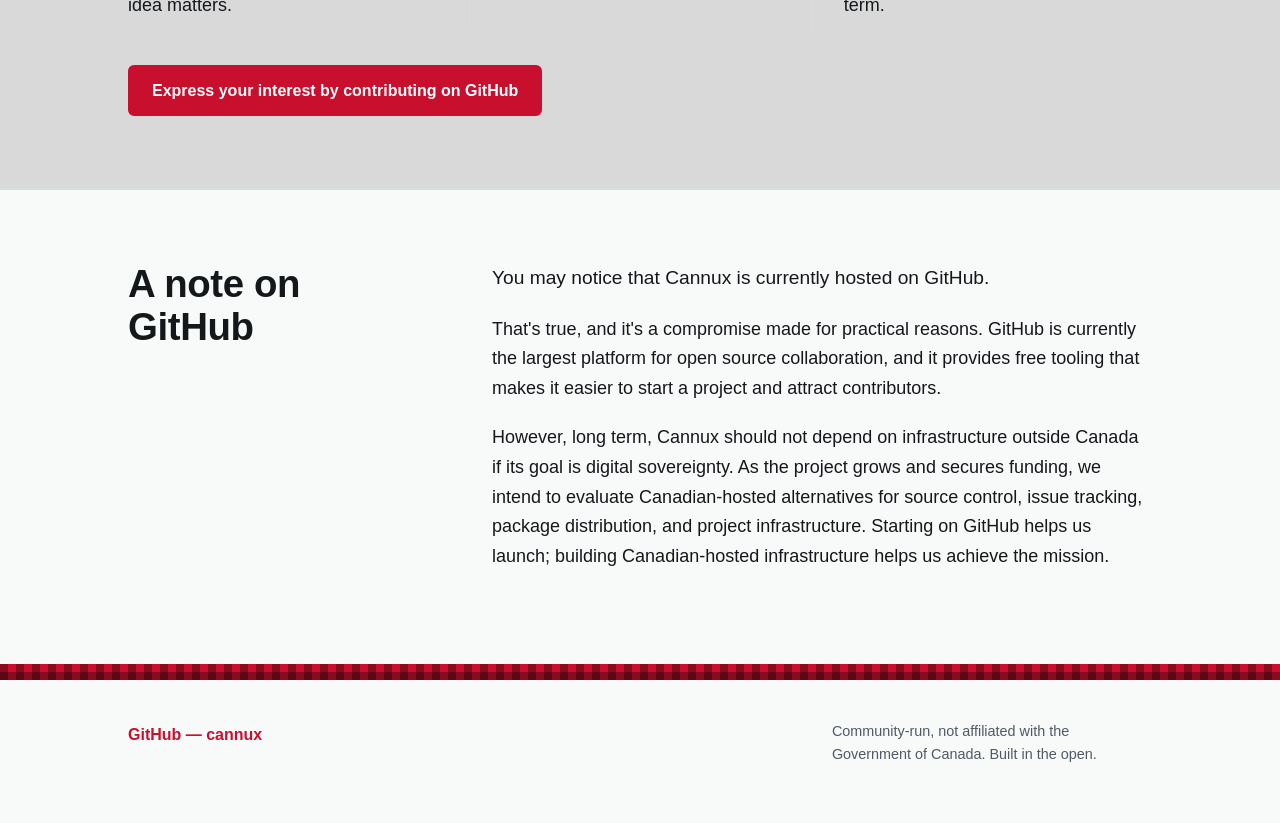
==== commit 83cd058e: "removing menu until I can make it look nice" ====
--- a/docs/index.html
+++ b/docs/index.html
@@ -30,11 +30,6 @@
                 <img src="images/favicon.svg" alt="" width="36" height="36">
                 <span>cannux<span class="tld">.ca</span></span>
             </a>
-            <nav aria-label="Primary">
-                <a href="#why">Why</a>|
-                <a href="#what">The plan</a>|
-                <a href="#how">How to help</a>
-            </nav>
         </div>
     </header>
 
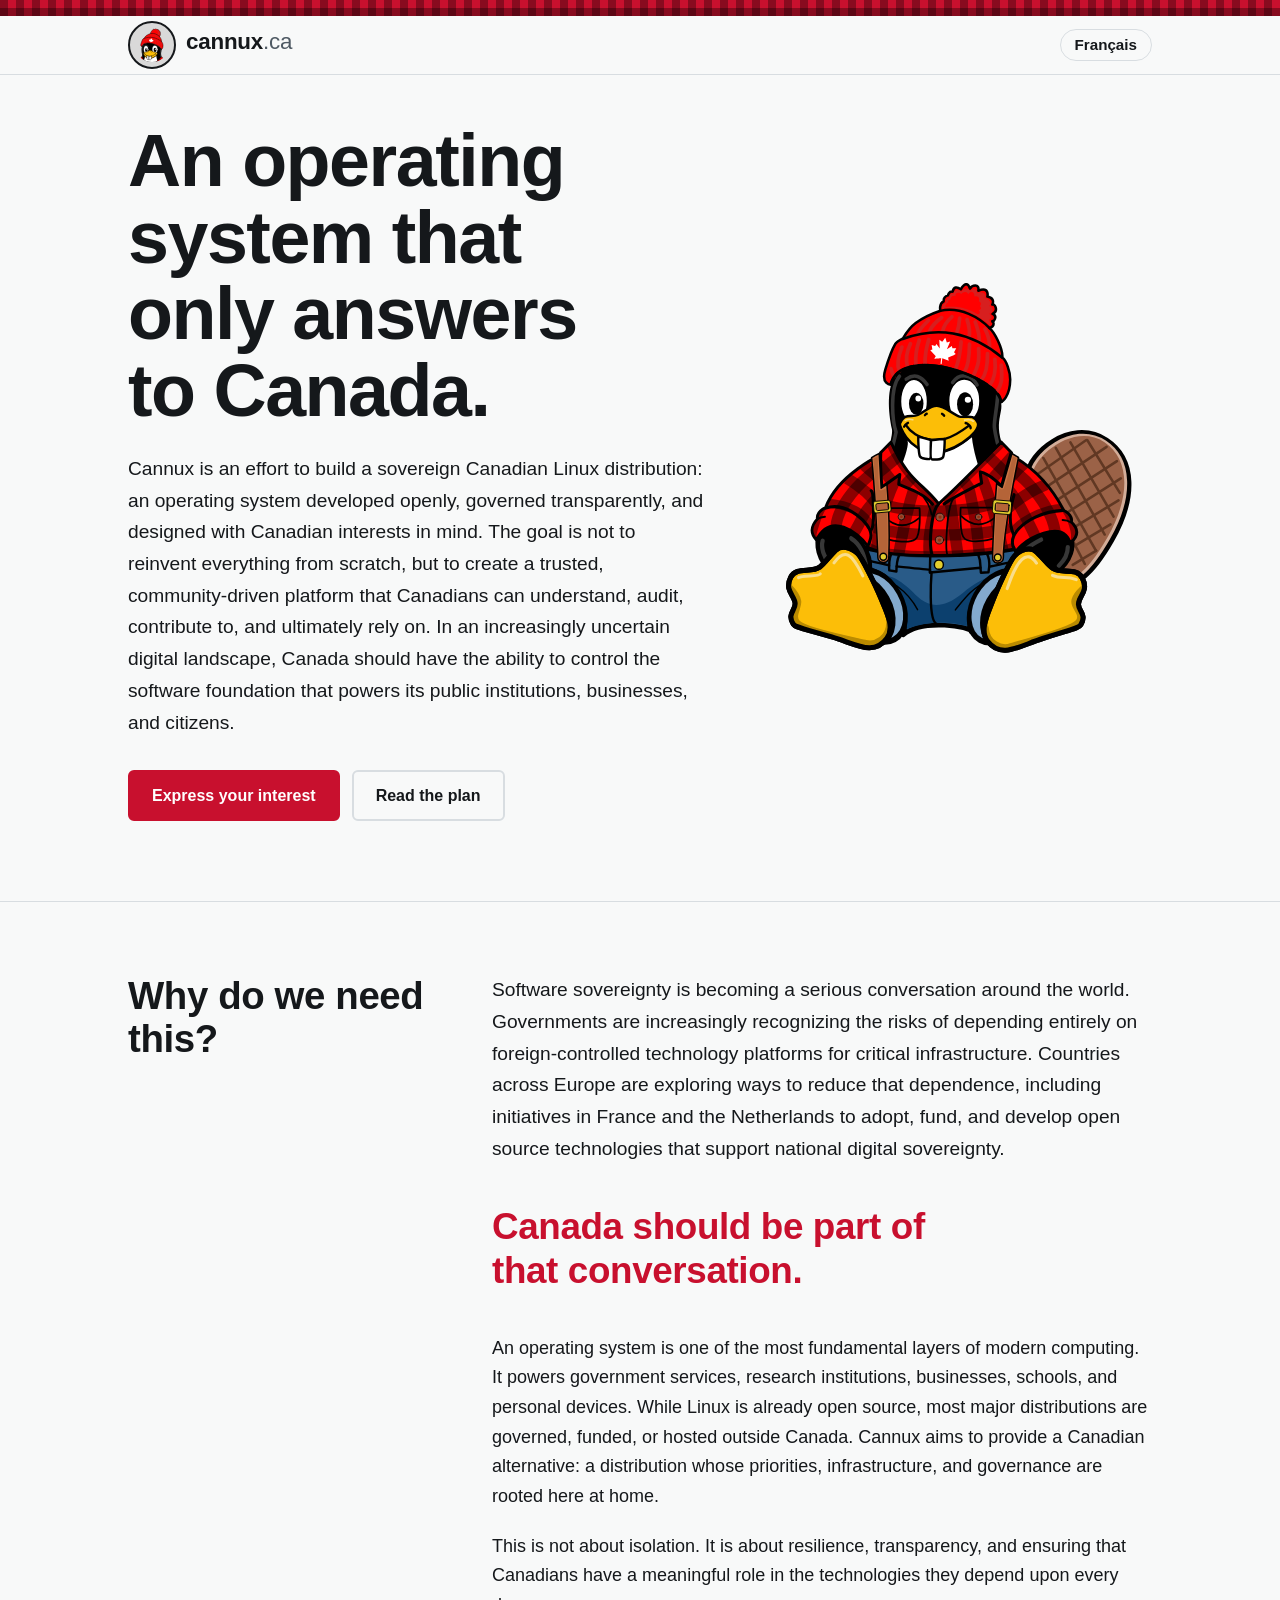
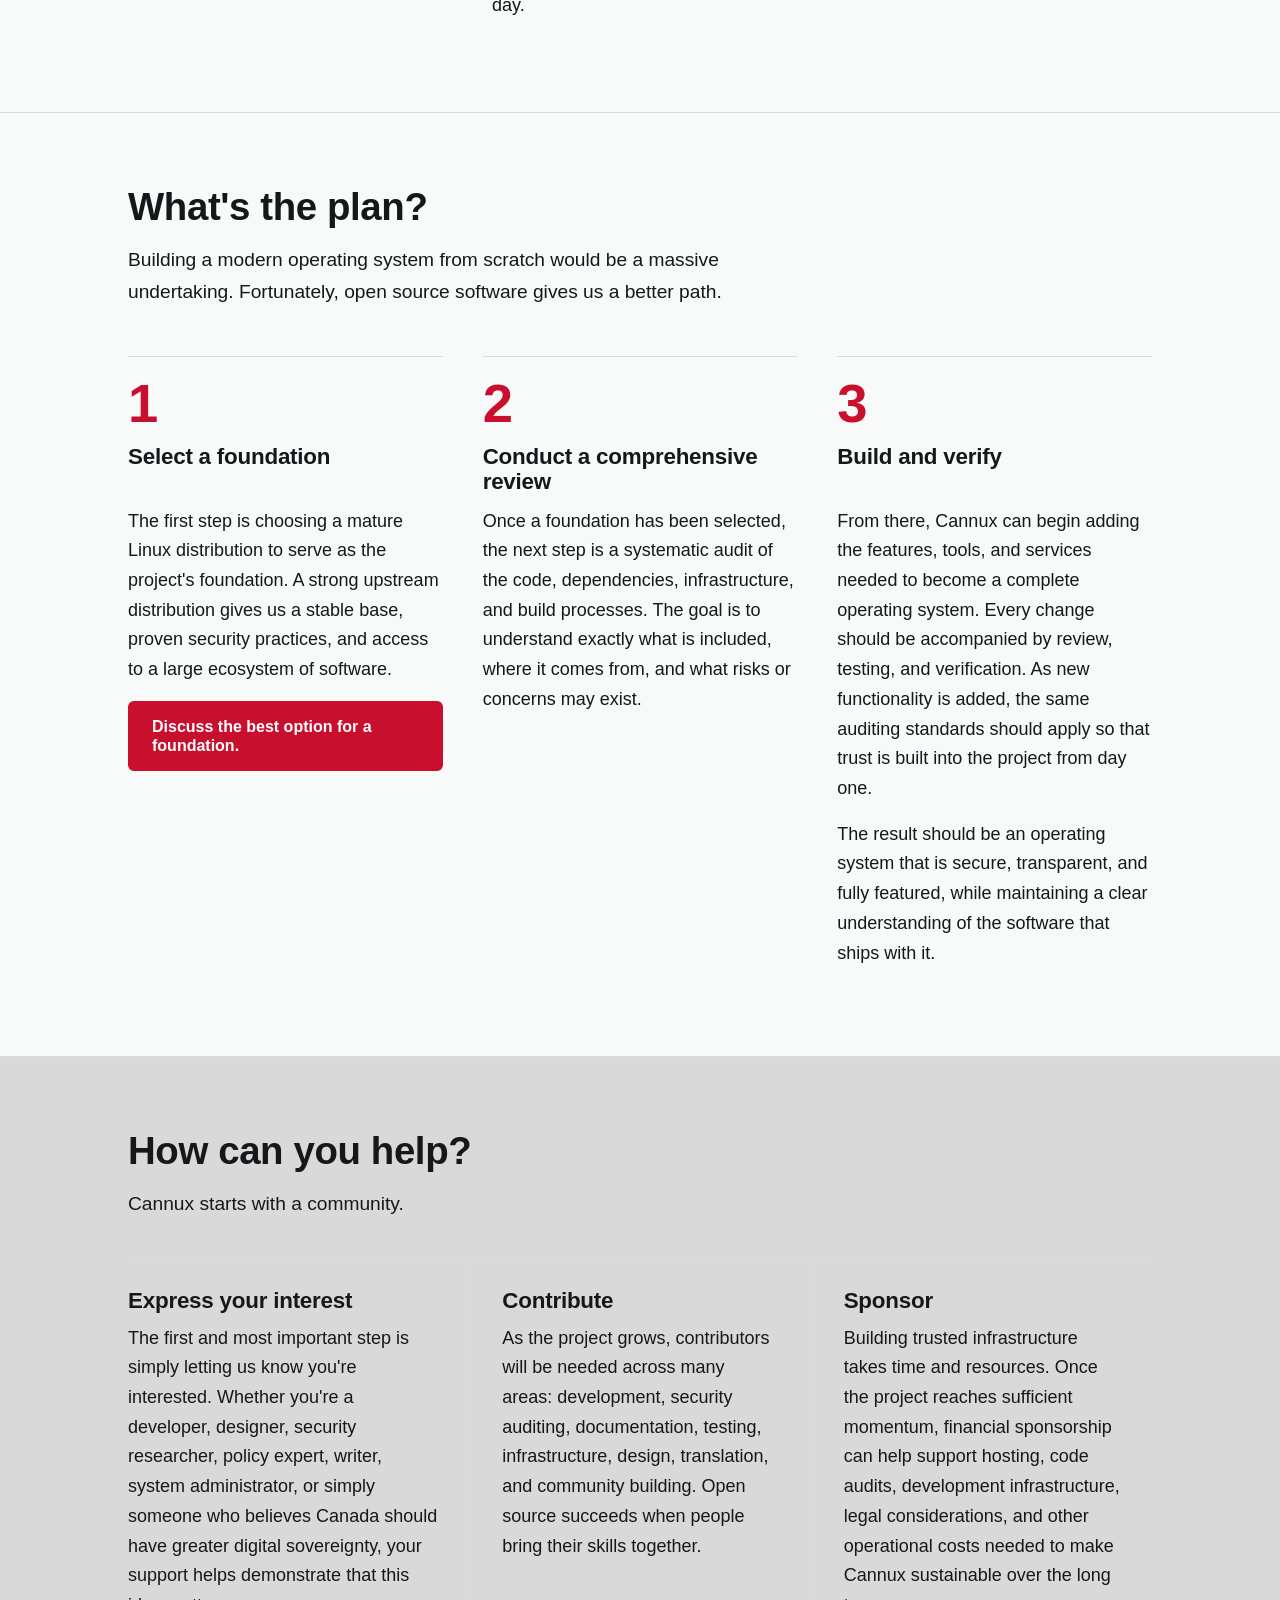
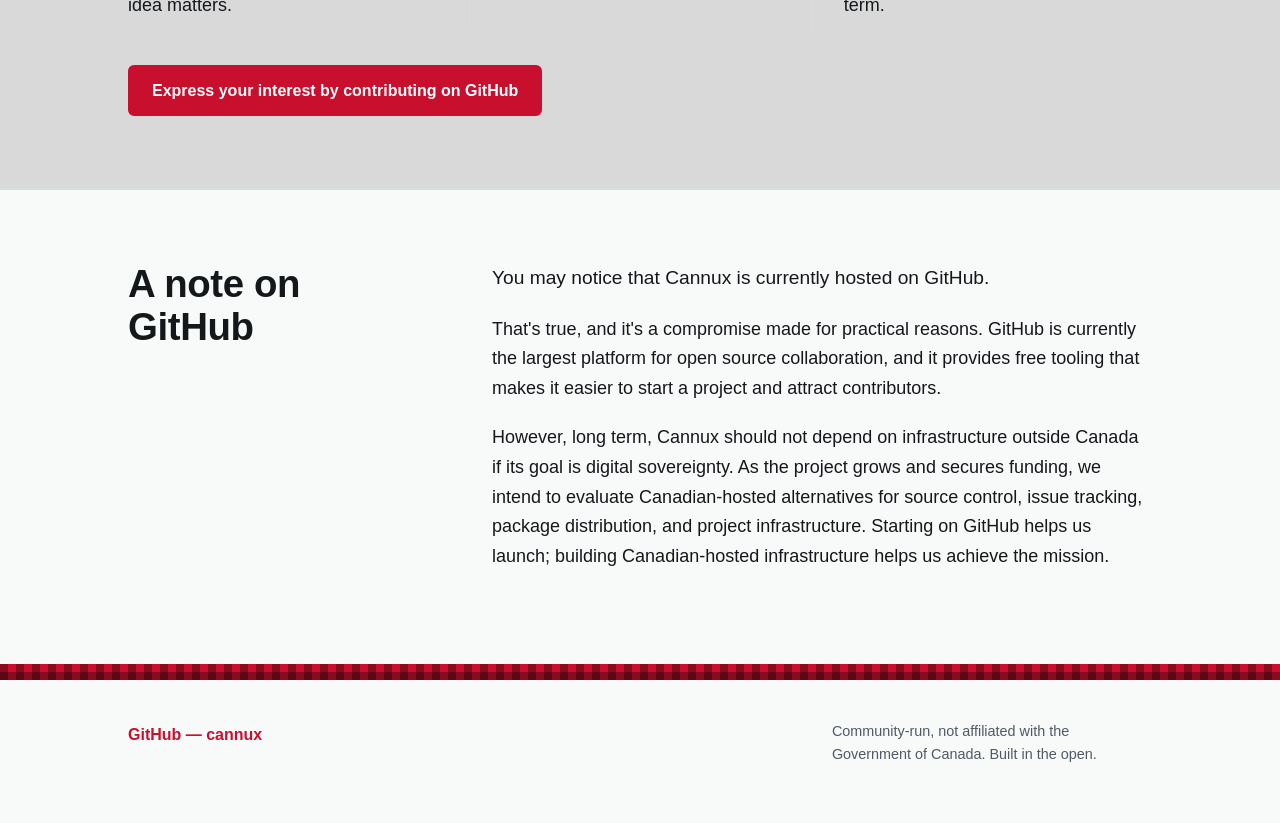
==== commit b51c9e06: "Adding in French version of the site" ====
--- a/docs/index.html
+++ b/docs/index.html
@@ -12,7 +12,14 @@
     <link rel="icon" href="images/favicon.svg" type="image/svg+xml">
     <link rel="apple-touch-icon" href="images/apple-touch-icon.png">
 
+    <link rel="canonical" href="https://cannux.ca/">
+    <link rel="alternate" hreflang="en" href="https://cannux.ca/">
+    <link rel="alternate" hreflang="fr" href="https://cannux.ca/fr/">
+    <link rel="alternate" hreflang="x-default" href="https://cannux.ca/">
+
     <meta property="og:type" content="website">
+    <meta property="og:locale" content="en_CA">
+    <meta property="og:locale:alternate" content="fr_CA">
     <meta property="og:title" content="Cannux — a sovereign Canadian Linux distribution">
     <meta property="og:description" content="An operating system that only answers to Canada.">
     <meta property="og:url" content="https://cannux.ca/">
@@ -30,6 +37,9 @@
                 <img src="images/favicon.svg" alt="" width="36" height="36">
                 <span>cannux<span class="tld">.ca</span></span>
             </a>
+            <nav aria-label="Language">
+                <a class="lang" href="fr/index.html" lang="fr" hreflang="fr">Français</a>
+            </nav>
         </div>
     </header>
 
--- a/docs/css/site.css
+++ b/docs/css/site.css
@@ -10,7 +10,7 @@
   --hairline: #D8DDE1;
   --tint: #d9d9d9;
   --sans: 'Segoe UI', sans-serif;
-  --header-h: 86px;
+  --header-h: 60px;
   box-sizing: border-box;
   padding-top: env(safe-area-inset-top, 0px);
   padding-bottom: env(safe-area-inset-bottom, 0px);
@@ -206,6 +206,17 @@
   color: var(--ink);
 }
 
+.topbar nav a.lang {
+  border: 1px solid var(--hairline);
+  border-radius: 999px;
+  padding: 4px 14px;
+  line-height: 1.4;
+}
+
+.topbar nav a.lang:hover {
+  border-color: var(--ink);
+}
+
 /* hero */
 .hero {
   display: grid;
@@ -573,7 +584,7 @@
   }
 
   :root {
-    --header-h: 92px;
+    --header-h: 60px;
   }
 
   .topbar nav {
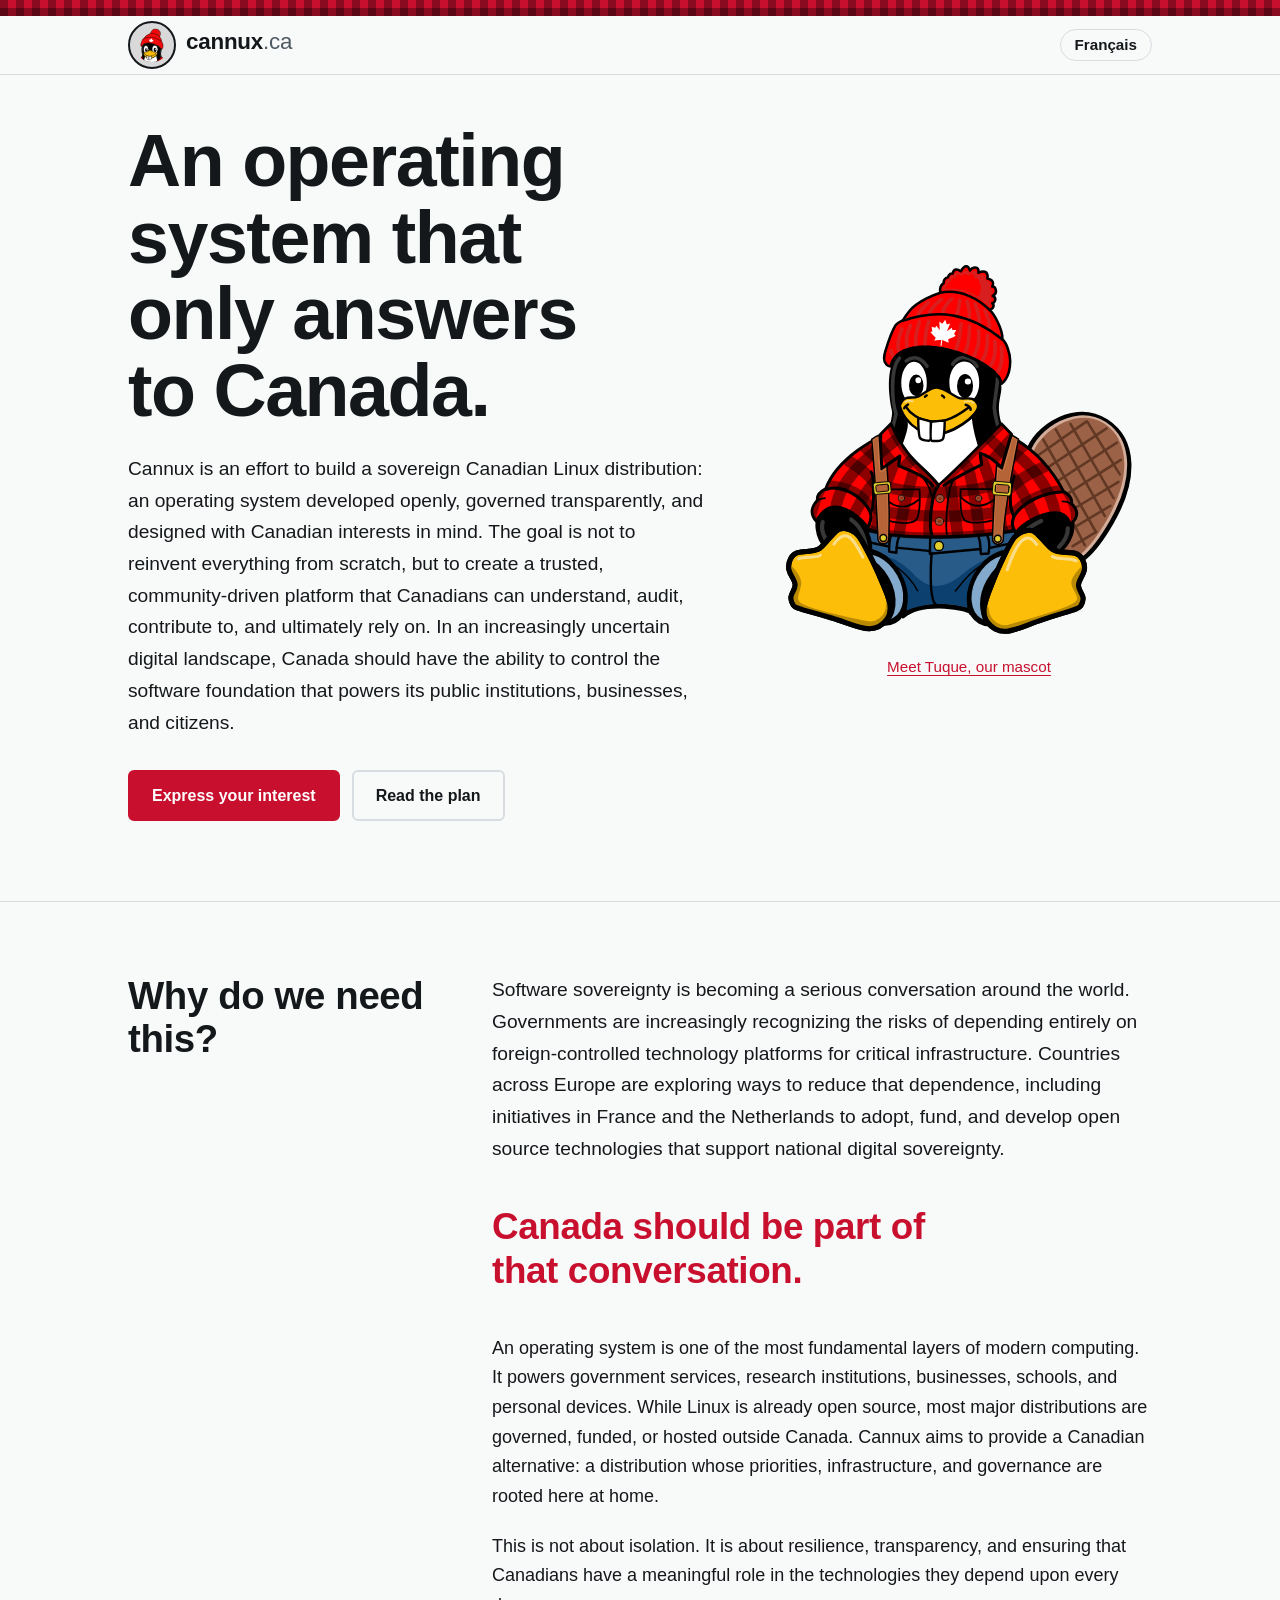
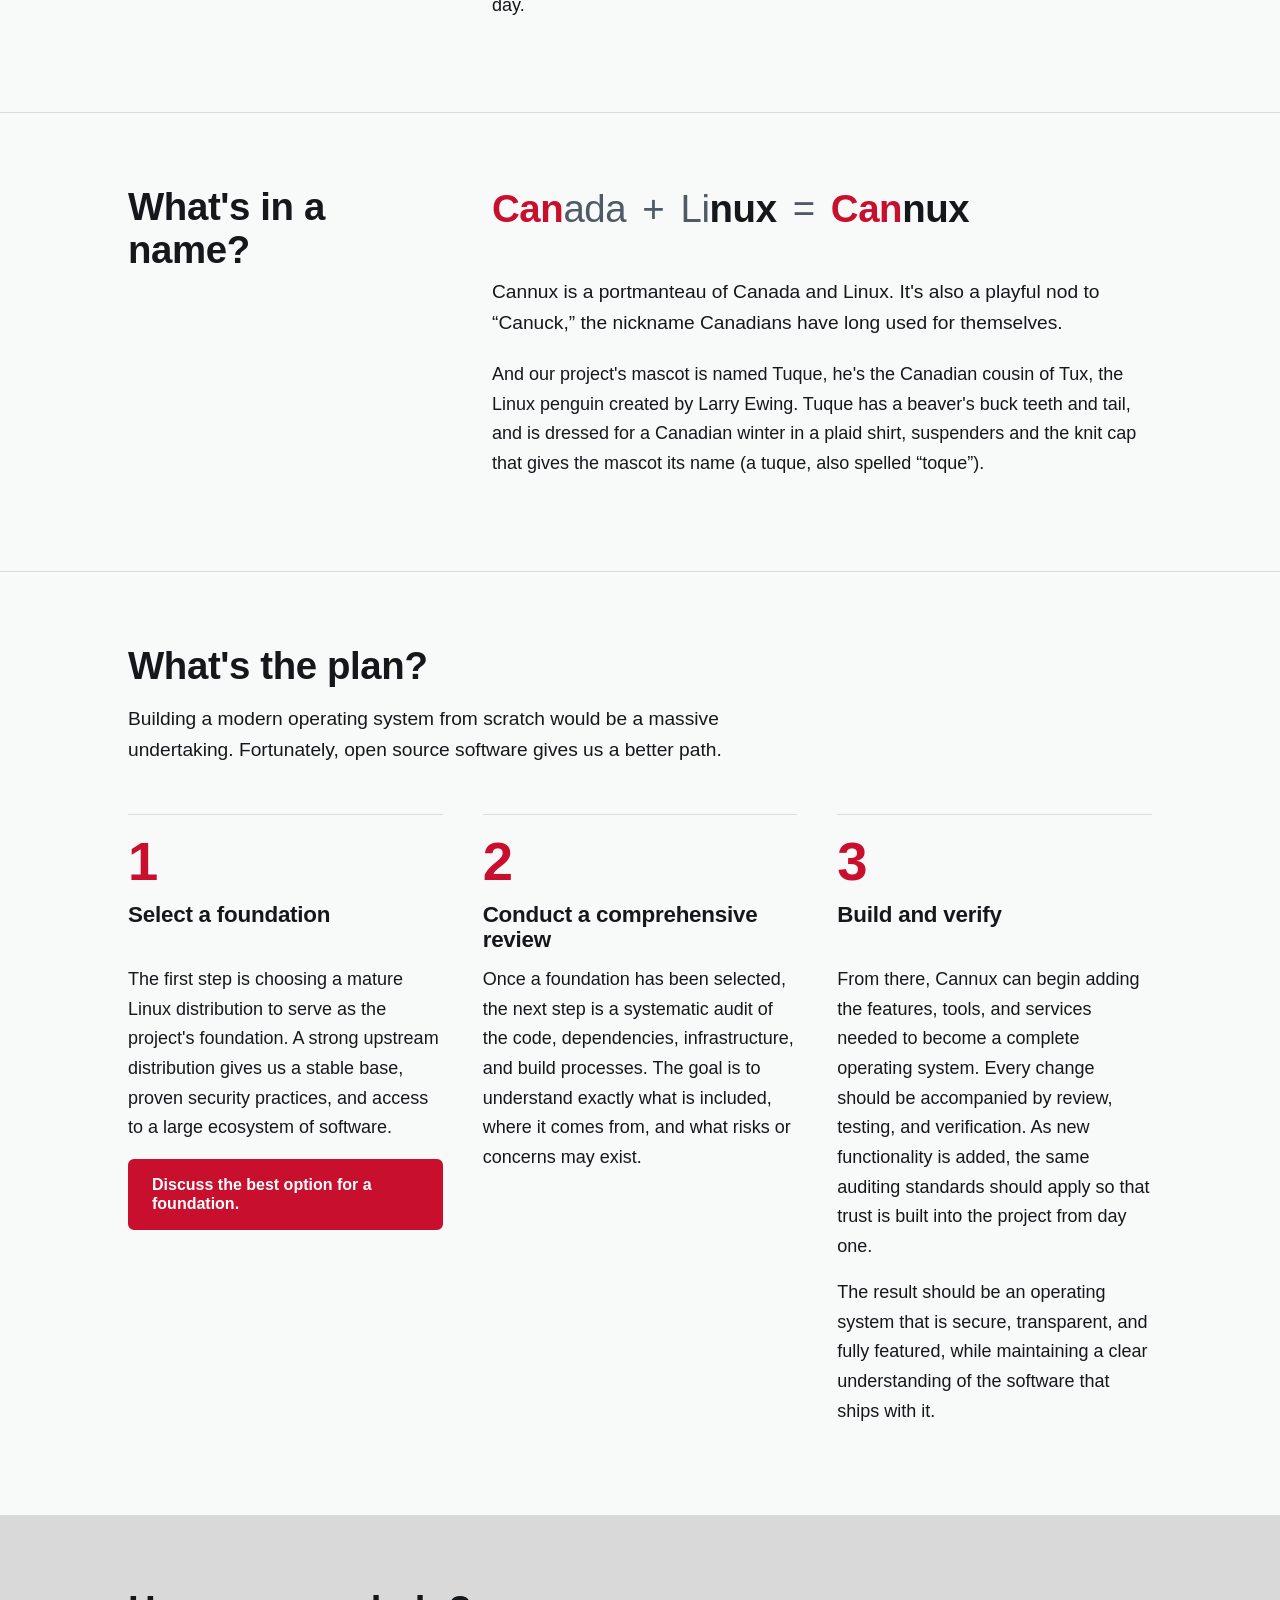
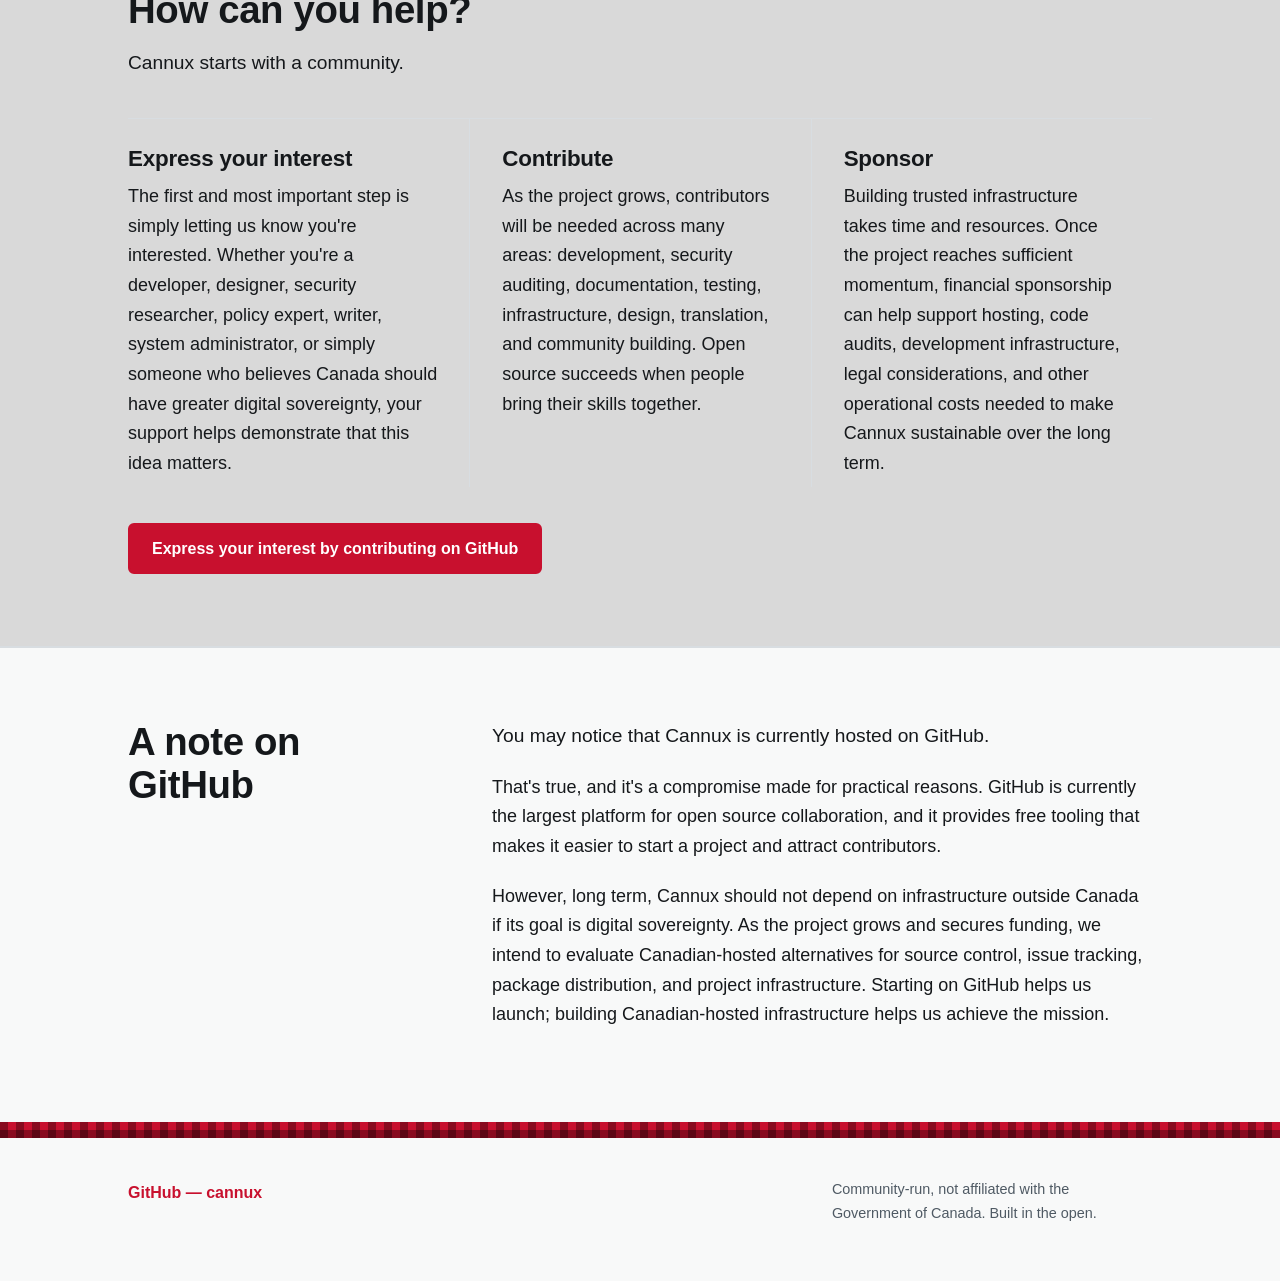
==== commit 64650a57: "added a section about the name of the distro and mascot" ====
--- a/docs/index.html
+++ b/docs/index.html
@@ -53,9 +53,10 @@
                     <a class="btn ghost" href="#what">Read the plan</a>
                 </div>
             </div>
-            <div class="hero-art">
+            <figure class="hero-art">
                 <img src="images/Tuque.svg" class="hero-image" width="300" alt="A penguin with beaver features wearing a red toque, plaid shirt, suspenders and jeans">
-            </div>
+                <figcaption><a href="#name">Meet Tuque, our mascot</a></figcaption>
+            </figure>
         </div>
 
 <!-- <div class="term" aria-label="Terminal example">
@@ -72,6 +73,17 @@
                     <p class="pull">Canada should be part of that conversation.</p>
                     <p>An operating system is one of the most fundamental layers of modern computing. It powers government services, research institutions, businesses, schools, and personal devices. While Linux is already open source, most major distributions are governed, funded, or hosted outside Canada. Cannux aims to provide a Canadian alternative: a distribution whose priorities, infrastructure, and governance are rooted here at home.</p>
                     <p>This is not about isolation. It is about resilience, transparency, and ensuring that Canadians have a meaningful role in the technologies they depend upon every day.</p>
+                </div>
+            </div>
+        </section>
+
+        <section id="name" class="band">
+            <div class="wrap split">
+                <h2>What's in a name?</h2>
+                <div class="prose">
+                    <p class="name-eq" role="img" aria-label="Canada plus Linux equals Cannux"><span class="can">Can</span><span class="rest">ada</span> <span class="op">+</span> <span class="rest">Li</span><span class="nux">nux</span> <span class="op">=</span> <span class="can">Can</span><span class="nux">nux</span></p>
+                    <p class="intro">Cannux is a portmanteau of Canada and Linux. It's also a playful nod to &ldquo;Canuck,&rdquo; the nickname Canadians have long used for themselves.</p>
+                    <p>And our project's mascot is named Tuque, he's the Canadian cousin of Tux, the Linux penguin created by Larry Ewing. Tuque has a beaver's buck teeth and tail, and is dressed for a Canadian winter in a plaid shirt, suspenders and the knit cap that gives the mascot its name (a tuque, also spelled &ldquo;toque&rdquo;).</p>
                 </div>
             </div>
         </section>
--- a/docs/css/site.css
+++ b/docs/css/site.css
@@ -247,6 +247,13 @@
   justify-self: center;
   width: 100%;
   max-width: 380px;
+  margin: 0;
+}
+
+.hero-art figcaption {
+  margin-top: 12px;
+  text-align: center;
+  font-size: 0.95rem;
 }
 
 .hero-image {
@@ -370,6 +377,32 @@
   margin: 1.1em 0;
 }
 
+.prose .name-eq {
+  font-size: clamp(1.6rem, 1.1rem + 2.2vw, 2.4rem);
+  font-weight: 750;
+  letter-spacing: -0.01em;
+  line-height: 1.25;
+  margin: 0 0 1.1em;
+}
+
+.name-eq .can {
+  color: var(--accent);
+}
+
+.name-eq .nux {
+  color: var(--ink);
+}
+
+.name-eq .rest,
+.name-eq .op {
+  color: var(--muted);
+  font-weight: 500;
+}
+
+.name-eq .op {
+  padding: 0 0.15em;
+}
+
 /* plan */
 .pillars {
   list-style: none;
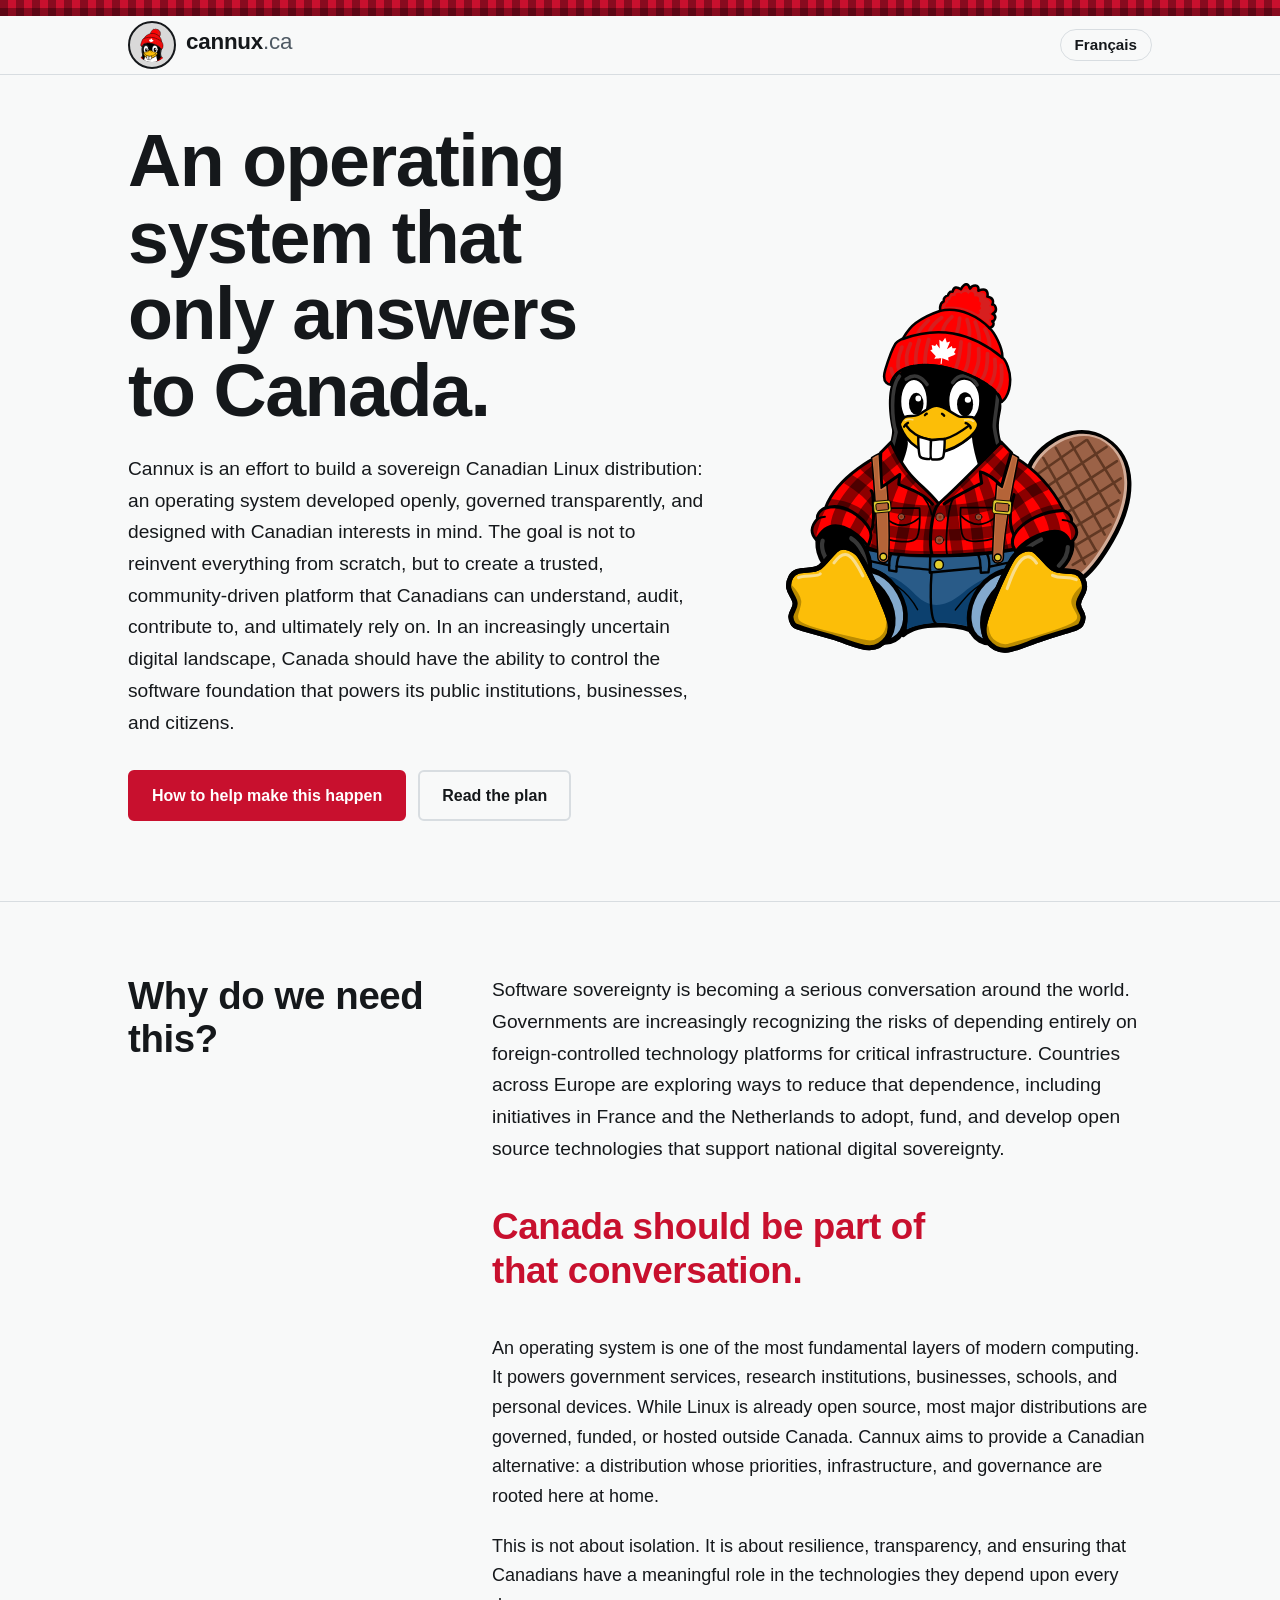
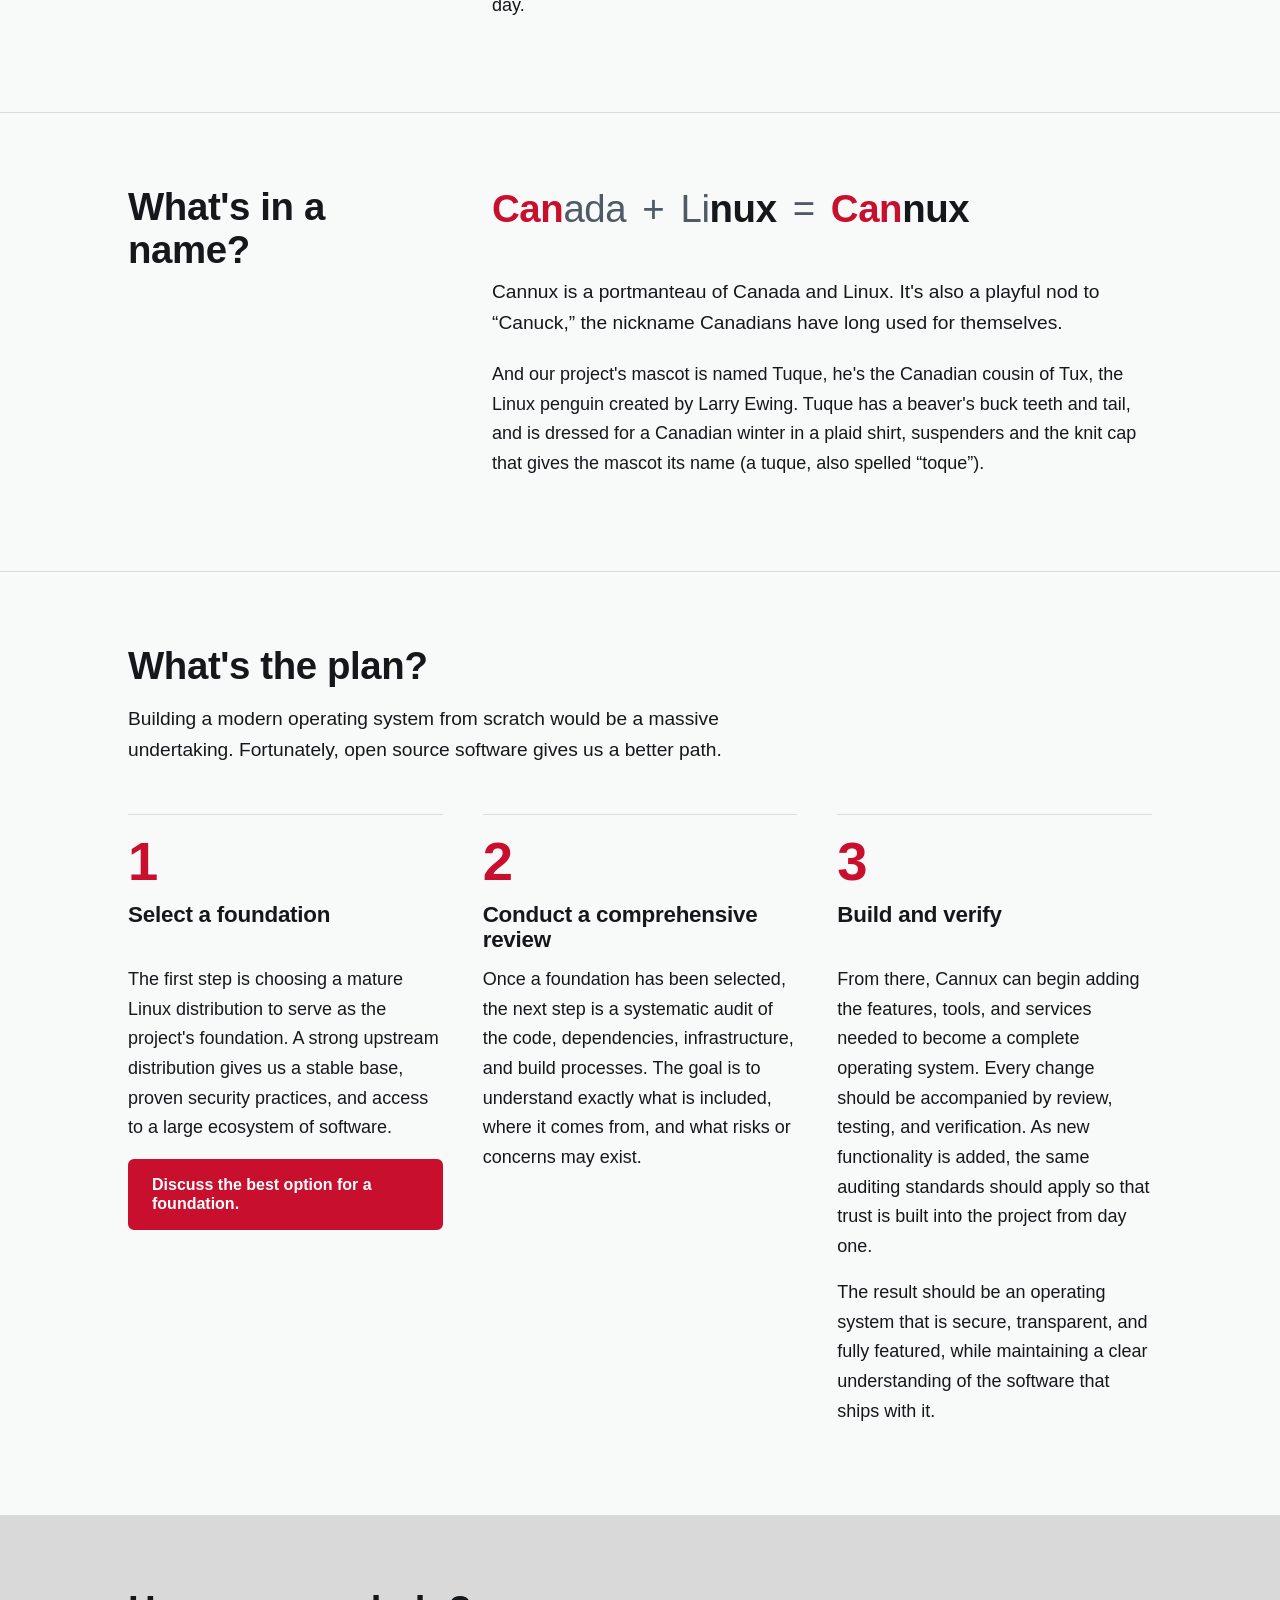
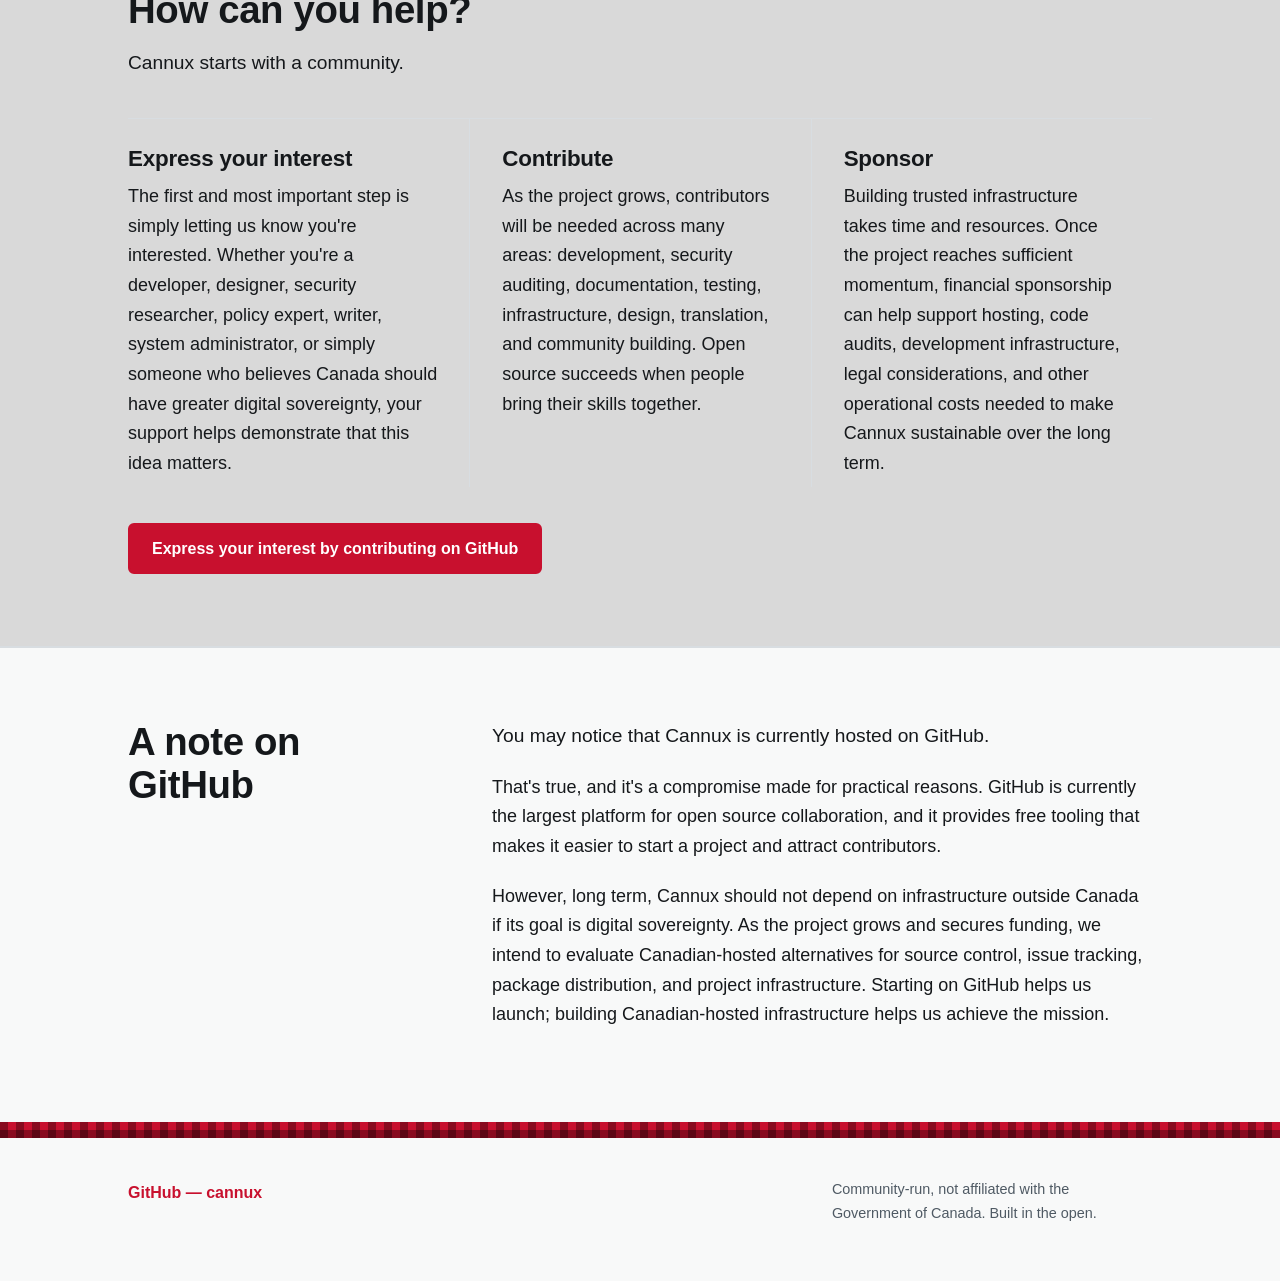
==== commit 64a29d79: "Small navigation and text change" ====
--- a/docs/index.html
+++ b/docs/index.html
@@ -49,13 +49,12 @@
                 <h1>An operating system that only answers to Canada.</h1>
                 <p class="lede">Cannux is an effort to build a sovereign Canadian Linux distribution: an operating system developed openly, governed transparently, and designed with Canadian interests in mind. The goal is not to reinvent everything from scratch, but to create a trusted, community-driven platform that Canadians can understand, audit, contribute to, and ultimately rely on. In an increasingly uncertain digital landscape, Canada should have the ability to control the software foundation that powers its public institutions, businesses, and citizens.</p>
                 <div class="cta-row">
-                    <a class="btn primary" href="https://github.com/torvos/cannux/">Express your interest</a>
+                    <a class="btn primary" href="#how">How to help make this happen</a>
                     <a class="btn ghost" href="#what">Read the plan</a>
                 </div>
             </div>
             <figure class="hero-art">
                 <img src="images/Tuque.svg" class="hero-image" width="300" alt="A penguin with beaver features wearing a red toque, plaid shirt, suspenders and jeans">
-                <figcaption><a href="#name">Meet Tuque, our mascot</a></figcaption>
             </figure>
         </div>
 
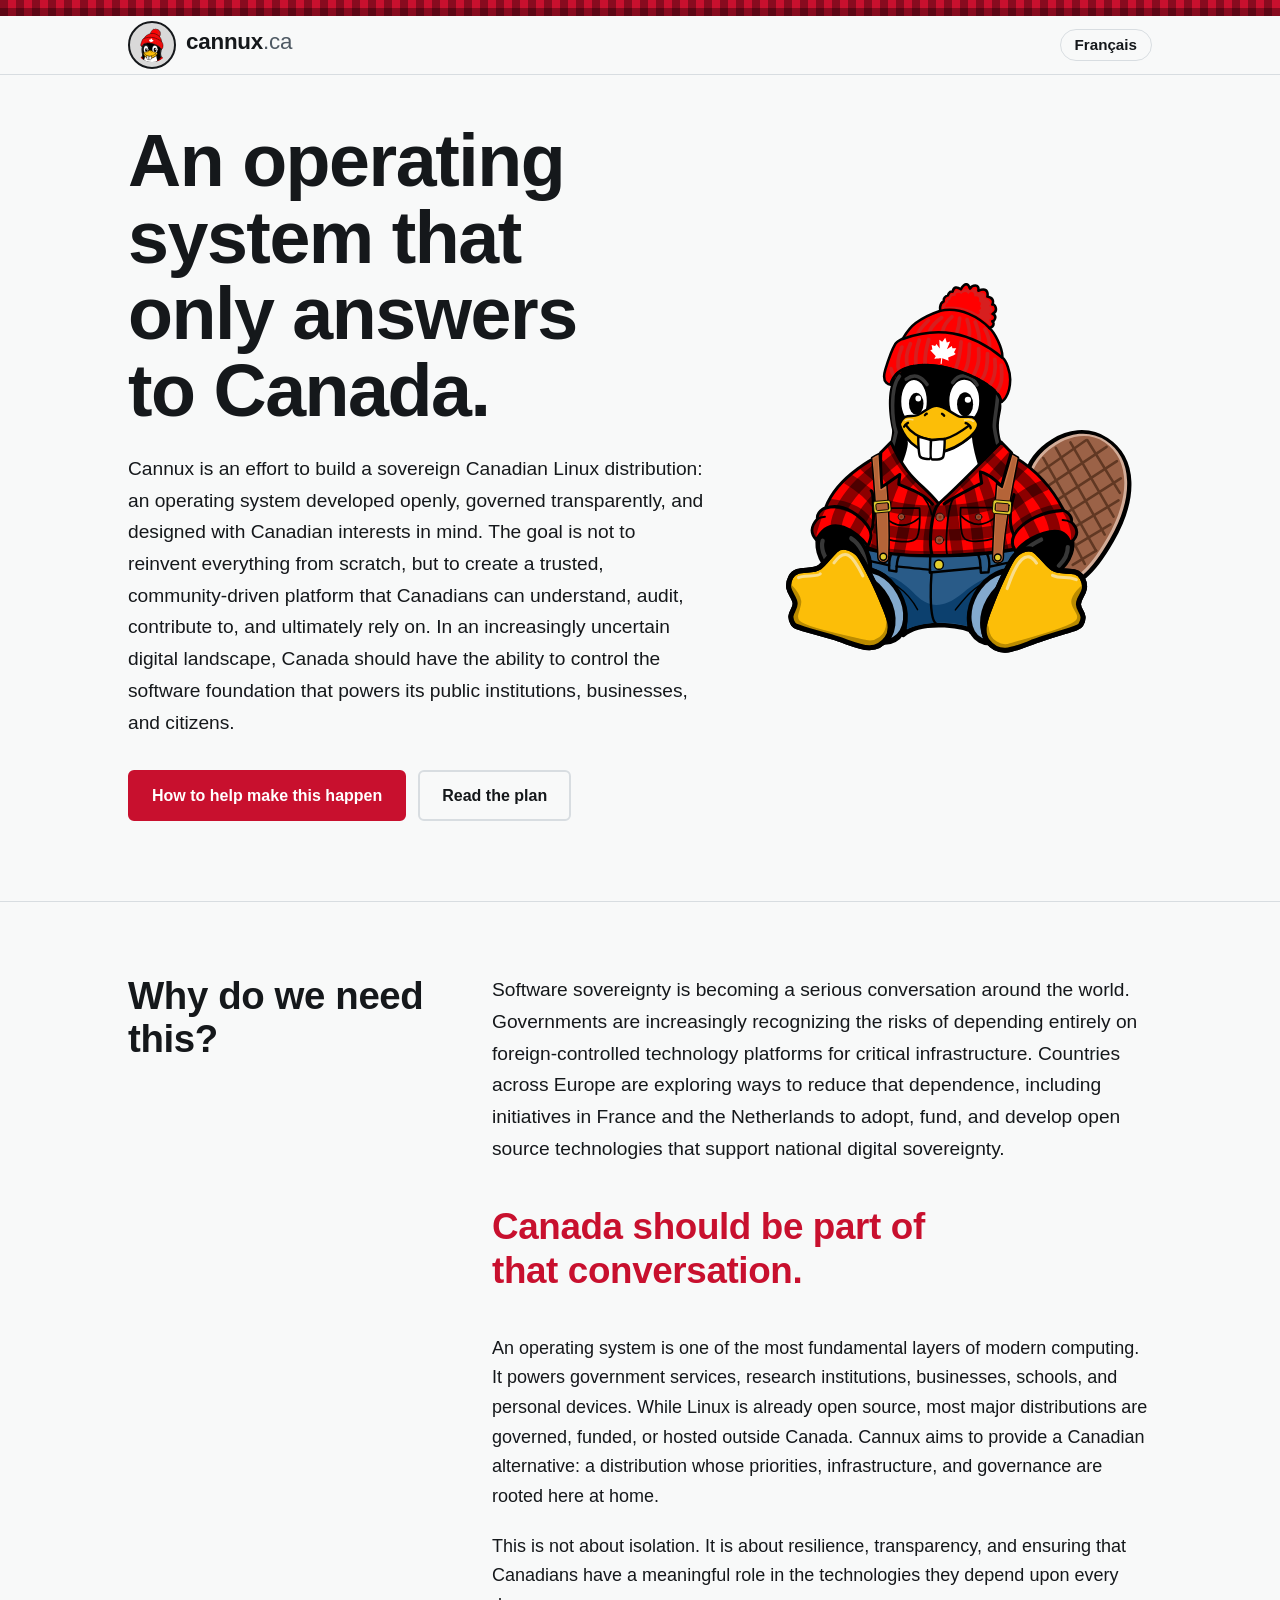
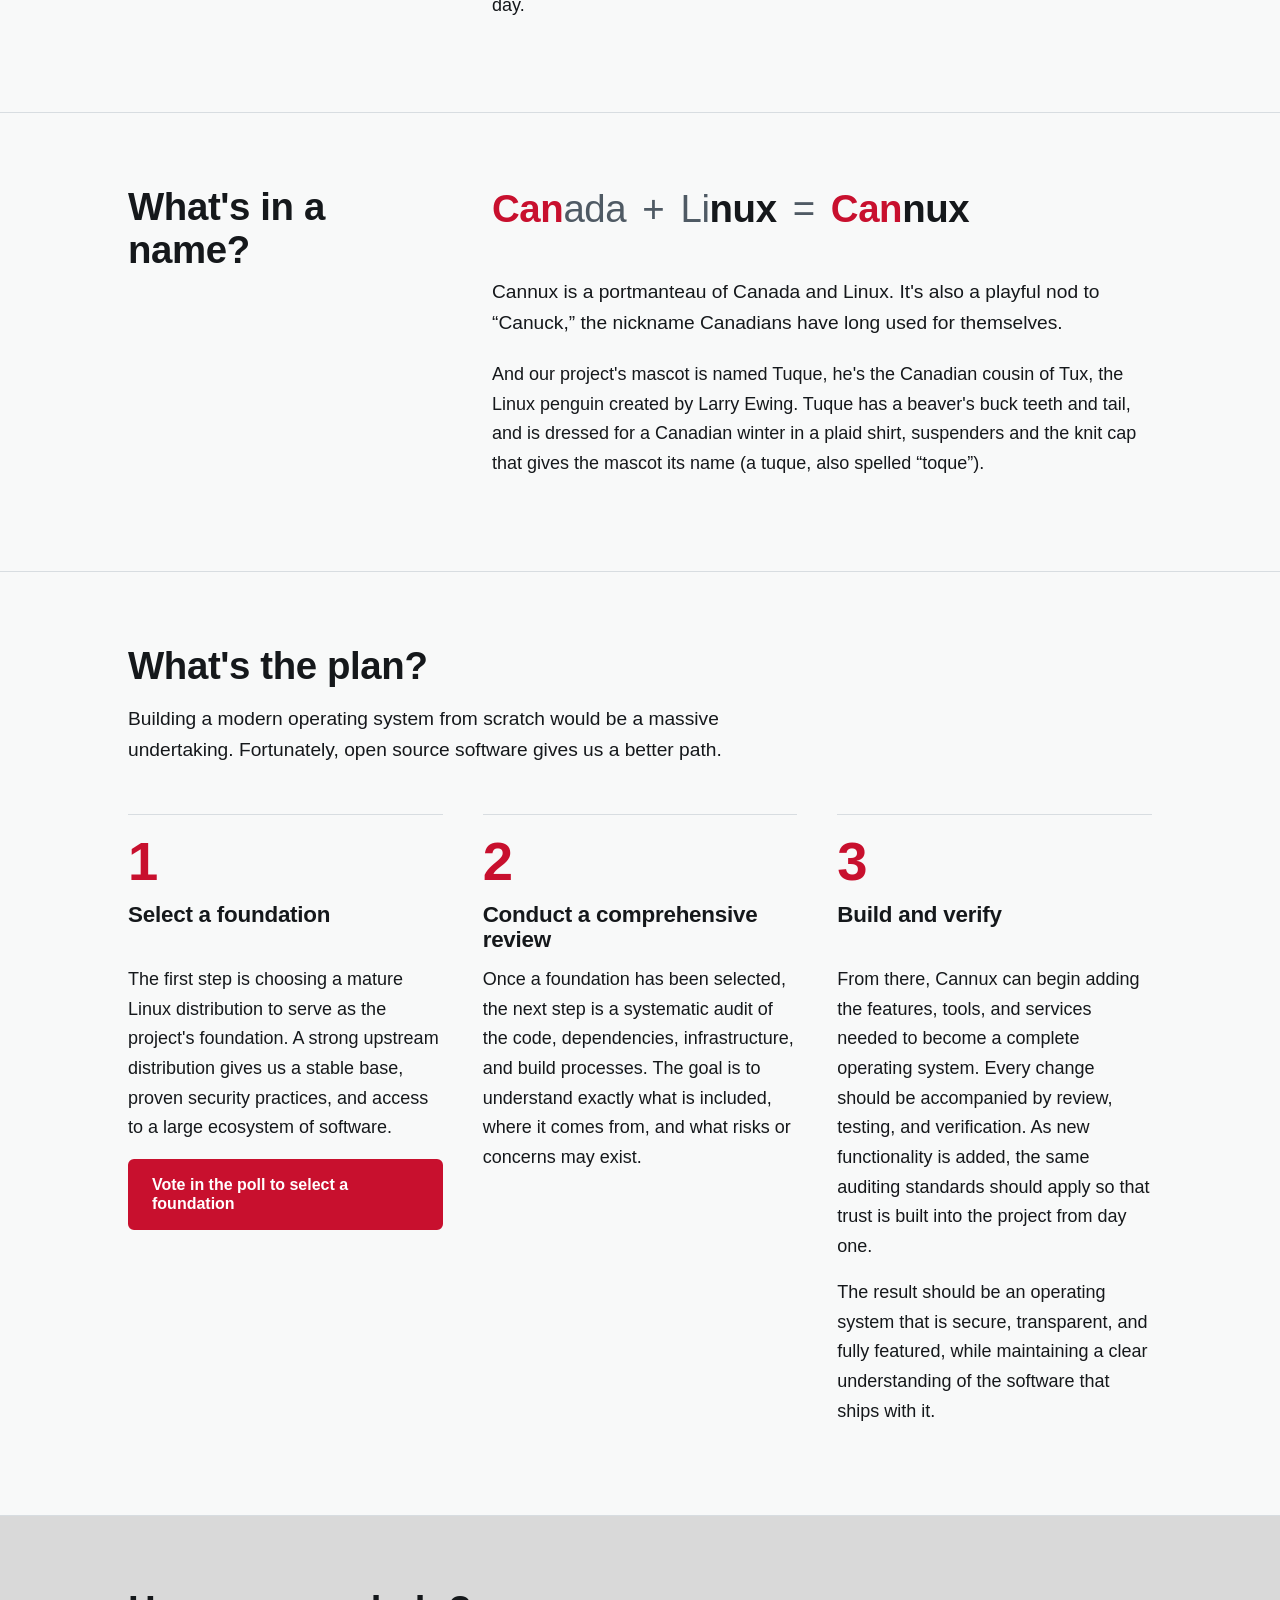
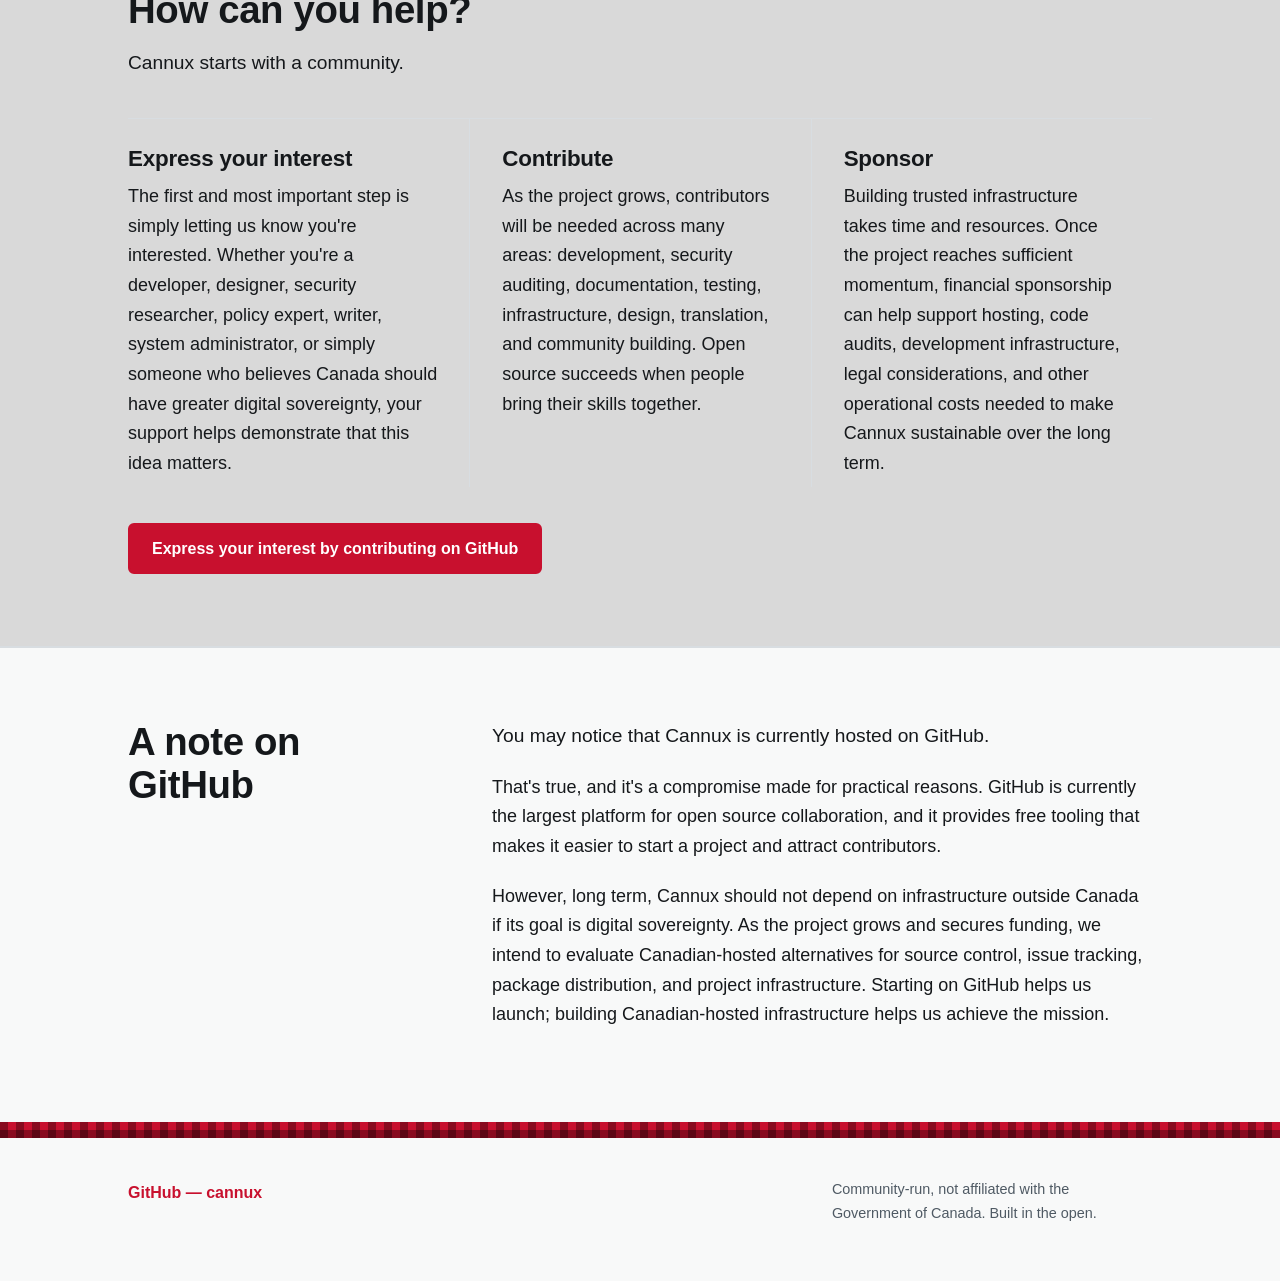
==== commit ab0aa591: "Missed one" ====
--- a/docs/index.html
+++ b/docs/index.html
@@ -95,7 +95,7 @@
                     <li class="pillar">
                         <h3>Select a foundation</h3>
                         <p>The first step is choosing a mature Linux distribution to serve as the project's foundation. A strong upstream distribution gives us a stable base, proven security practices, and access to a large ecosystem of software.</p>
-                        <p><a class="btn primary" href="https://github.com/torvos/cannux/discussions/1">Discuss the best option for a foundation.</a></p>
+                        <p><a class="btn primary" href="https://github.com/torvos/cannux/discussions/1">Vote in the poll to select a foundation</a></p>
                     </li>
                     <li class="pillar">
                         <h3>Conduct a comprehensive review</h3>
